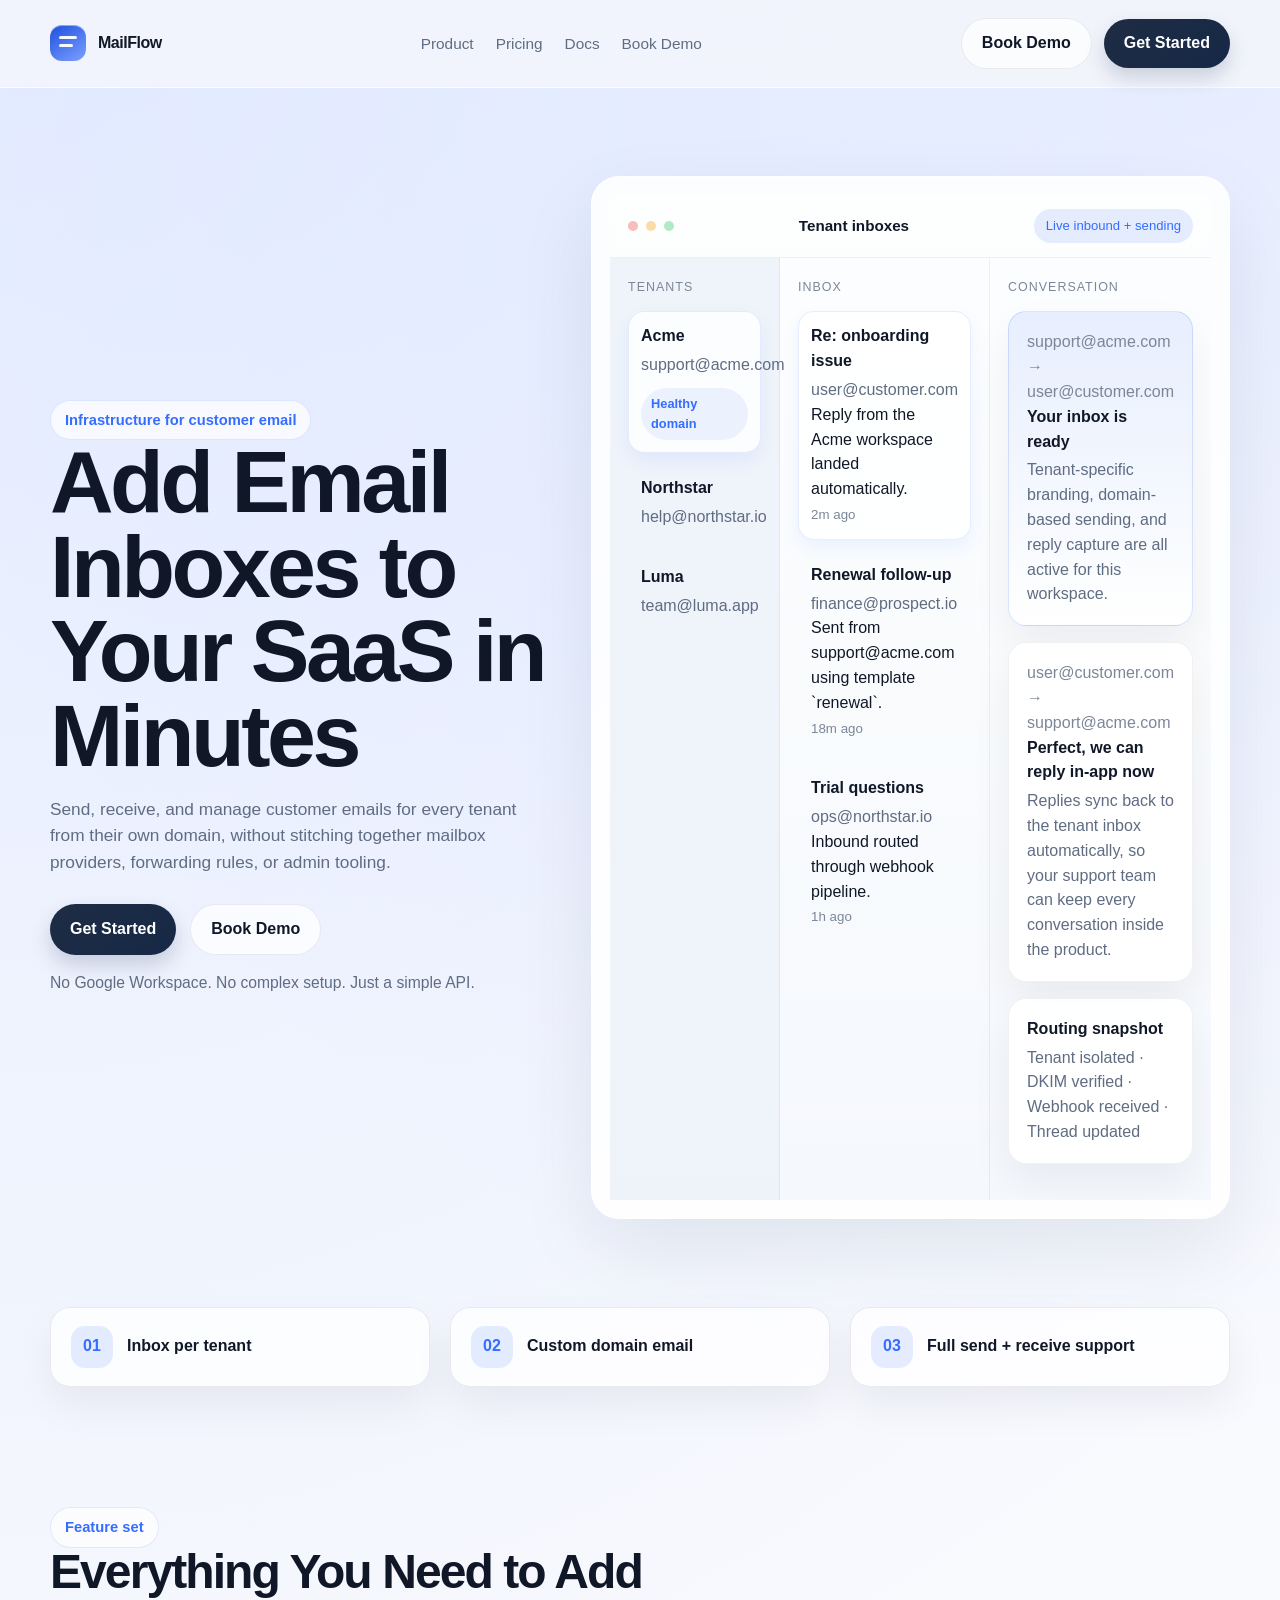
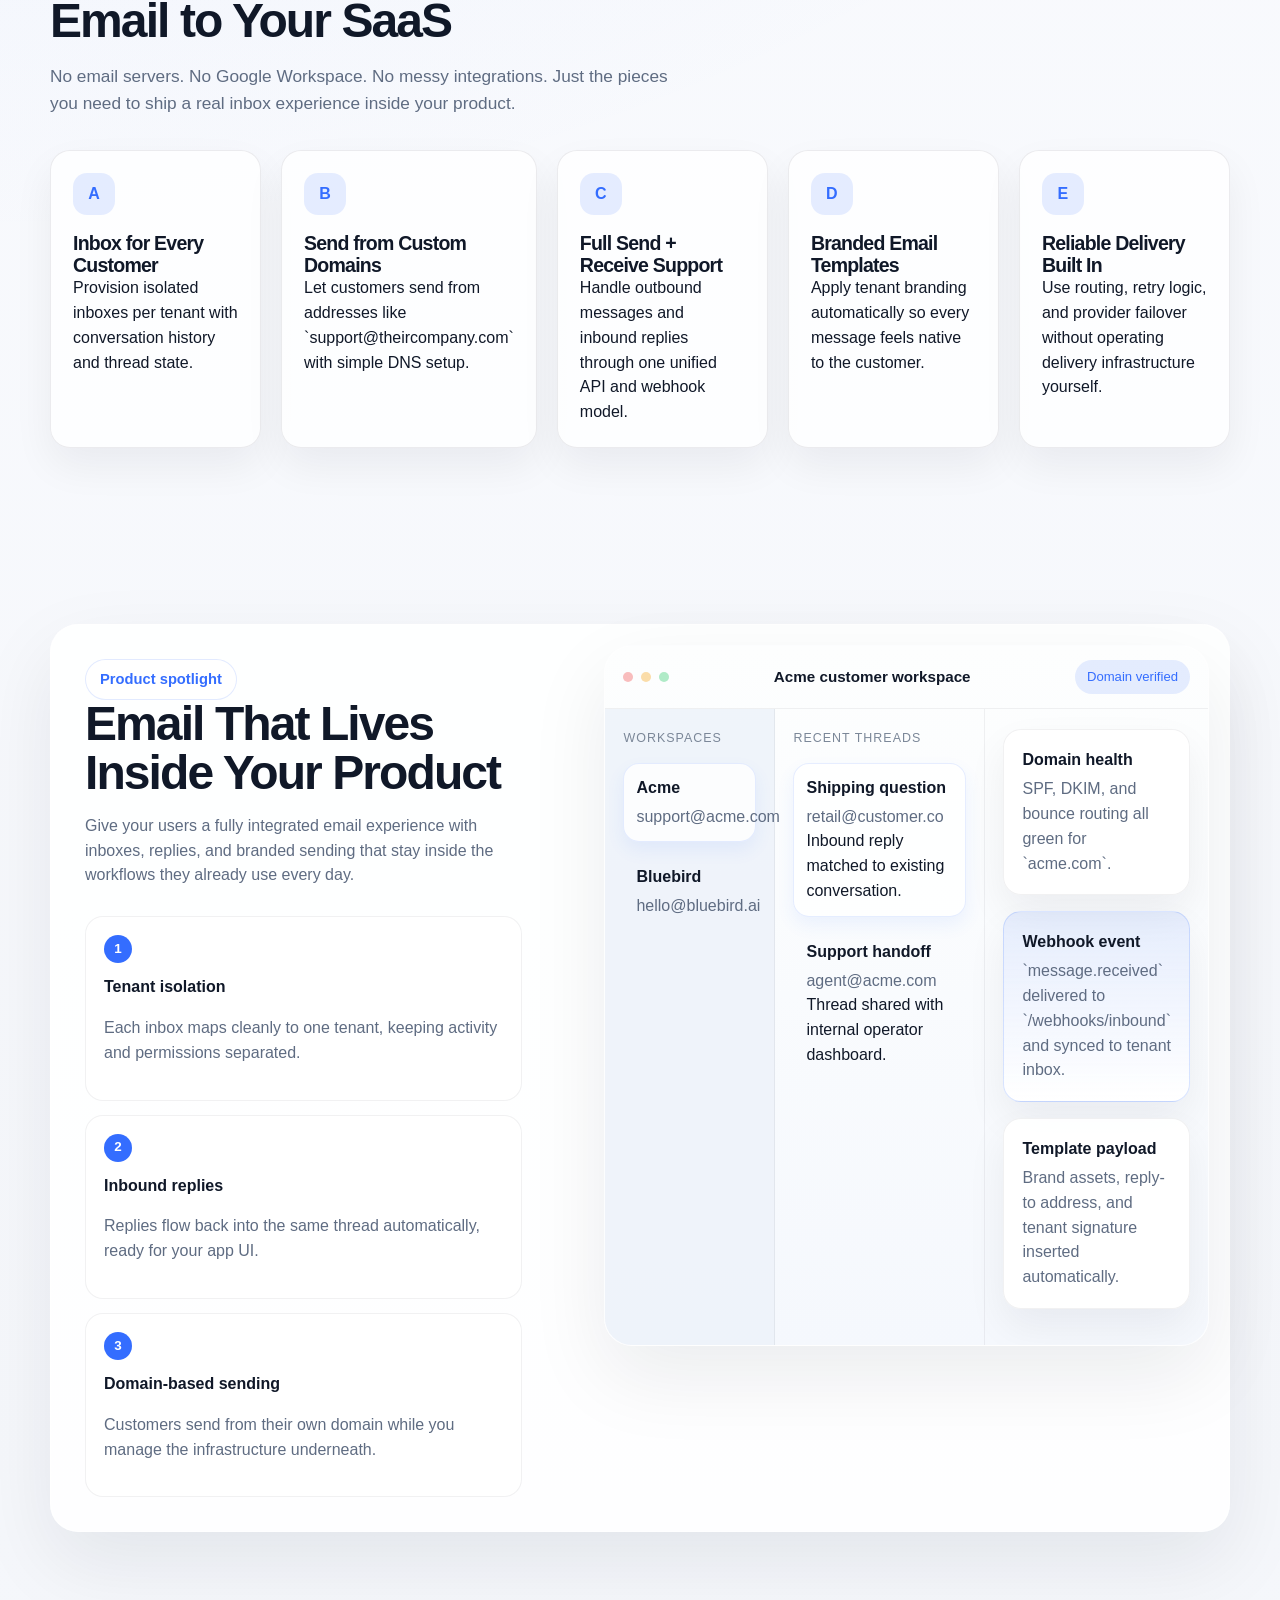
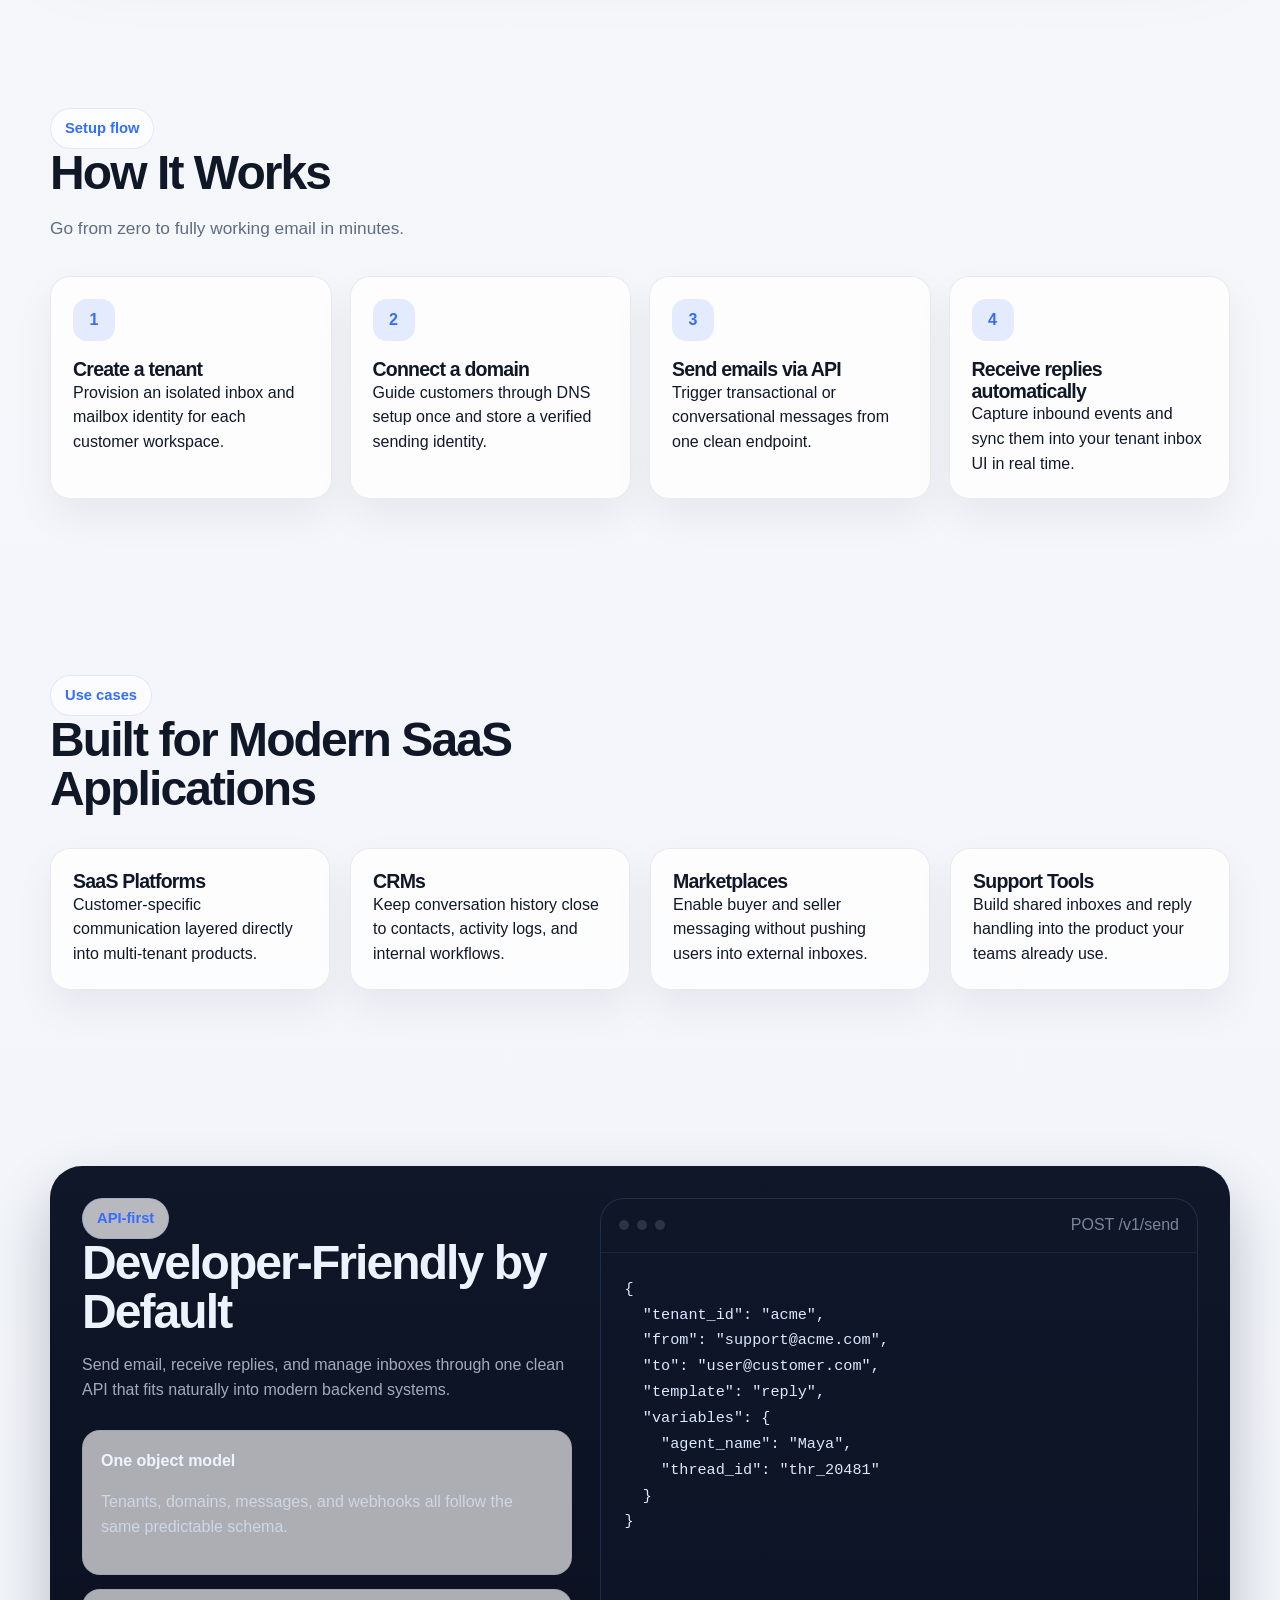
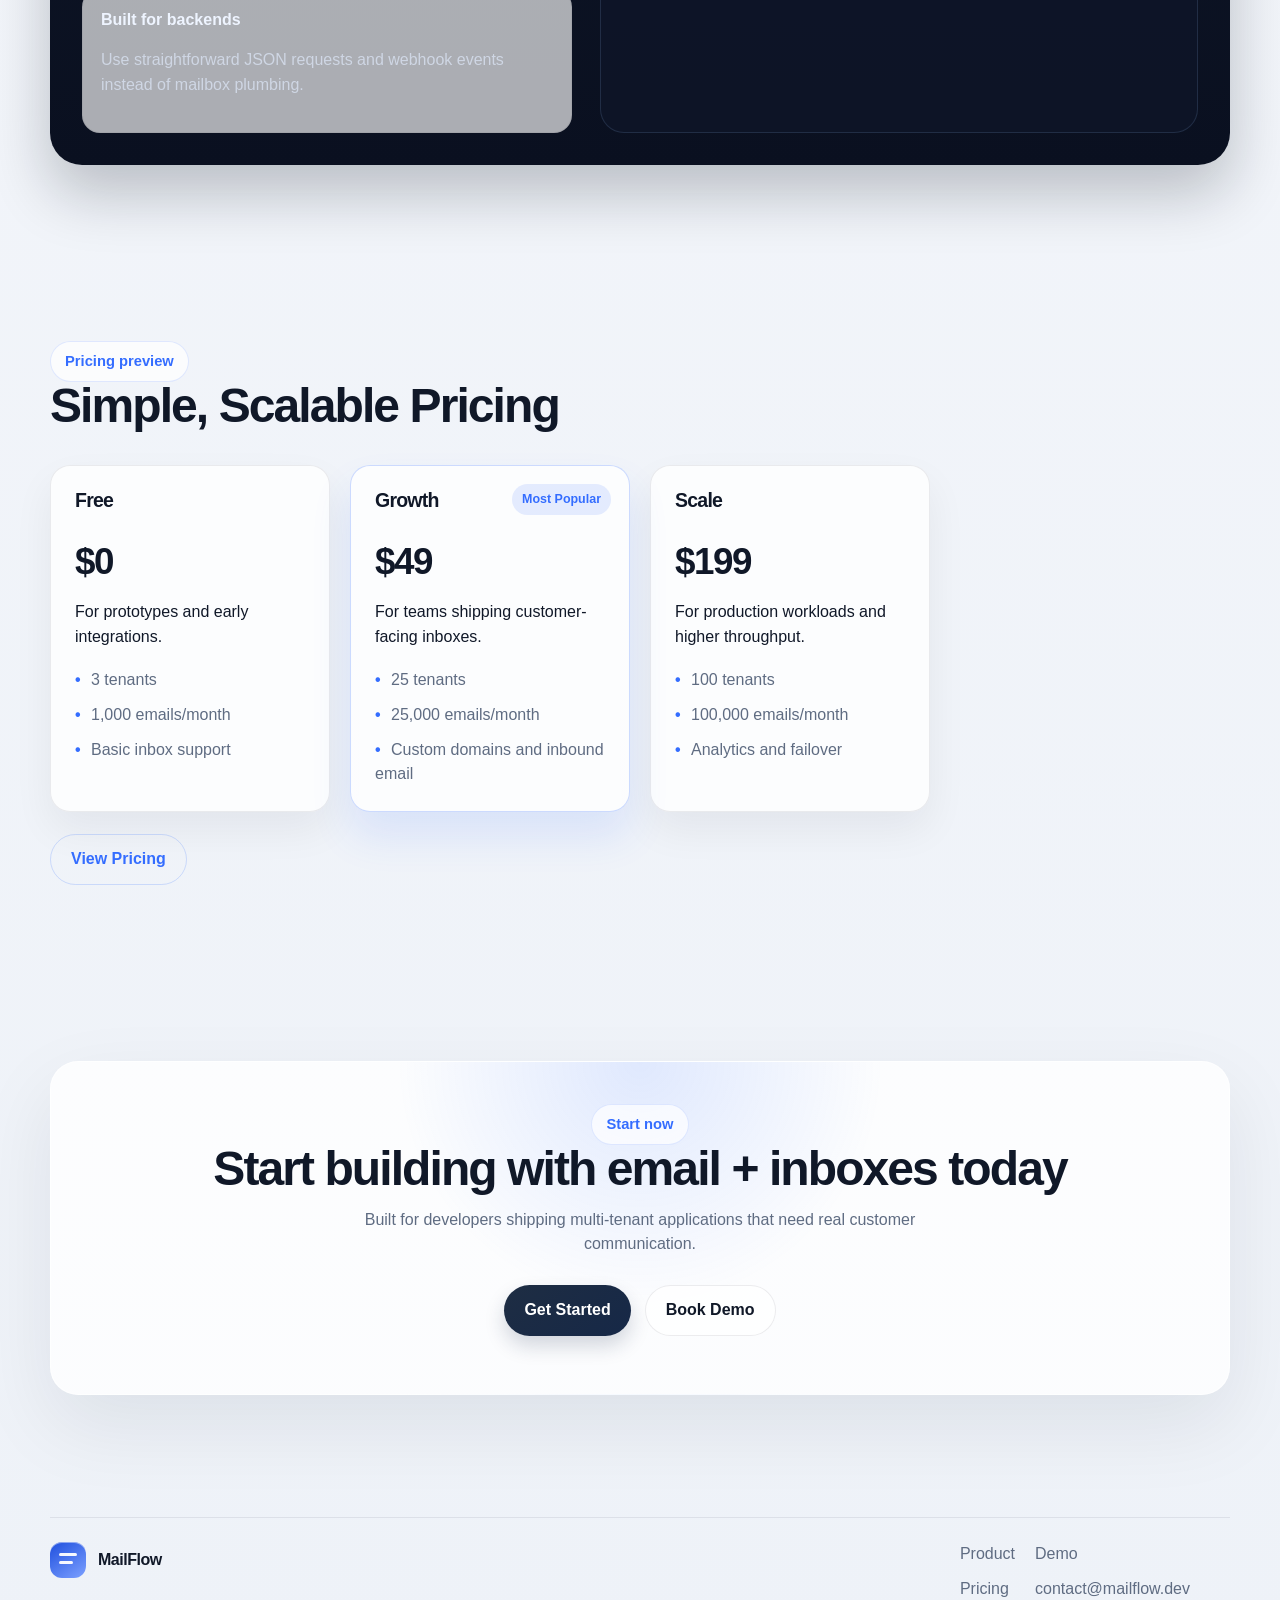
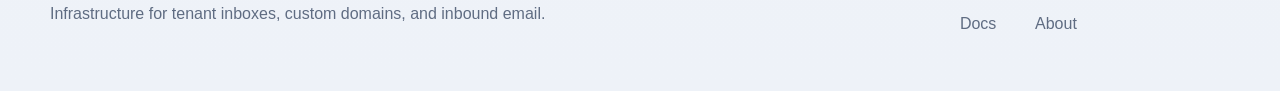
==== index.html @ 2e10832f "Initial marketing site" ====
<!DOCTYPE html>
<html lang="en">
  <head>
    <meta charset="UTF-8" />
    <meta name="viewport" content="width=device-width, initial-scale=1.0" />
    <title>MailFlow | Email Inboxes for Multi-Tenant SaaS</title>
    <meta
      name="description"
      content="Add branded customer inboxes, custom-domain sending, and inbound replies to your SaaS with one developer-friendly API."
    />
    <link rel="stylesheet" href="styles.css" />
  </head>
  <body>
    <div class="page-shell">
      <header class="site-header">
        <div class="container nav">
          <a class="brand" href="index.html">
            <span class="brand-mark" aria-hidden="true"></span>
            <span>MailFlow</span>
          </a>
          <nav class="nav-links" aria-label="Primary">
            <a href="#product">Product</a>
            <a href="pricing.html">Pricing</a>
            <a href="docs.html">Docs</a>
            <a href="demo.html">Book Demo</a>
          </nav>
          <div class="nav-actions">
            <a class="button-secondary" href="demo.html">Book Demo</a>
            <a class="button" href="docs.html">Get Started</a>
          </div>
        </div>
      </header>

      <main>
        <section class="hero">
          <div class="container hero-grid">
            <div class="hero-copy">
              <span class="eyebrow fade-in">Infrastructure for customer email</span>
              <h1 class="fade-in delay-1">Add Email Inboxes to Your SaaS in Minutes</h1>
              <p class="fade-in delay-2">
                Send, receive, and manage customer emails for every tenant from their own domain,
                without stitching together mailbox providers, forwarding rules, or admin tooling.
              </p>
              <div class="hero-actions fade-in delay-2">
                <a class="button" href="docs.html">Get Started</a>
                <a class="button-secondary" href="demo.html">Book Demo</a>
              </div>
              <div class="support-line fade-in delay-3">
                No Google Workspace. No complex setup. Just a simple API.
              </div>
            </div>

            <div class="hero-visual panel fade-in delay-2">
              <div class="mock-window">
                <div class="mock-topbar">
                  <div class="mock-dots" aria-hidden="true">
                    <span></span><span></span><span></span>
                  </div>
                  <strong>Tenant inboxes</strong>
                  <span class="mock-badge">Live inbound + sending</span>
                </div>
                <div class="mock-layout">
                  <div class="mock-sidebar">
                    <div class="mock-section-label">Tenants</div>
                    <div class="tenant-item active">
                      <strong>Acme</strong>
                      <span>support@acme.com</span>
                      <div class="pill">Healthy domain</div>
                    </div>
                    <div class="tenant-item">
                      <strong>Northstar</strong>
                      <span>help@northstar.io</span>
                    </div>
                    <div class="tenant-item">
                      <strong>Luma</strong>
                      <span>team@luma.app</span>
                    </div>
                  </div>
                  <div class="mock-thread-list">
                    <div class="mock-section-label">Inbox</div>
                    <div class="thread-item active">
                      <strong>Re: onboarding issue</strong>
                      <span>user@customer.com</span>
                      <p>Reply from the Acme workspace landed automatically.</p>
                      <small>2m ago</small>
                    </div>
                    <div class="thread-item">
                      <strong>Renewal follow-up</strong>
                      <span>finance@prospect.io</span>
                      <p>Sent from support@acme.com using template `renewal`.</p>
                      <small>18m ago</small>
                    </div>
                    <div class="thread-item">
                      <strong>Trial questions</strong>
                      <span>ops@northstar.io</span>
                      <p>Inbound routed through webhook pipeline.</p>
                      <small>1h ago</small>
                    </div>
                  </div>
                  <div class="mock-thread-view">
                    <div class="mock-section-label">Conversation</div>
                    <div class="message-card highlight">
                      <div class="mail-meta">support@acme.com → user@customer.com</div>
                      <strong>Your inbox is ready</strong>
                      <p>
                        Tenant-specific branding, domain-based sending, and reply capture are all
                        active for this workspace.
                      </p>
                    </div>
                    <div class="message-card">
                      <div class="mail-meta">user@customer.com → support@acme.com</div>
                      <strong>Perfect, we can reply in-app now</strong>
                      <p>
                        Replies sync back to the tenant inbox automatically, so your support team can
                        keep every conversation inside the product.
                      </p>
                    </div>
                    <div class="message-card">
                      <strong>Routing snapshot</strong>
                      <p>Tenant isolated · DKIM verified · Webhook received · Thread updated</p>
                    </div>
                  </div>
                </div>
              </div>
            </div>
          </div>
        </section>

        <section class="value-strip">
          <div class="container">
            <div class="value-grid">
              <div class="value-item">
                <span class="value-icon">01</span>
                <span>Inbox per tenant</span>
              </div>
              <div class="value-item">
                <span class="value-icon">02</span>
                <span>Custom domain email</span>
              </div>
              <div class="value-item">
                <span class="value-icon">03</span>
                <span>Full send + receive support</span>
              </div>
            </div>
          </div>
        </section>

        <section class="section" id="product">
          <div class="container">
            <div class="section-head">
              <span class="eyebrow">Feature set</span>
              <h2>Everything You Need to Add Email to Your SaaS</h2>
              <p class="section-copy">
                No email servers. No Google Workspace. No messy integrations. Just the pieces you
                need to ship a real inbox experience inside your product.
              </p>
            </div>
            <div class="feature-grid">
              <article class="feature-card">
                <div class="feature-icon">A</div>
                <h3>Inbox for Every Customer</h3>
                <p>Provision isolated inboxes per tenant with conversation history and thread state.</p>
              </article>
              <article class="feature-card">
                <div class="feature-icon">B</div>
                <h3>Send from Custom Domains</h3>
                <p>Let customers send from addresses like `support@theircompany.com` with simple DNS setup.</p>
              </article>
              <article class="feature-card">
                <div class="feature-icon">C</div>
                <h3>Full Send + Receive Support</h3>
                <p>Handle outbound messages and inbound replies through one unified API and webhook model.</p>
              </article>
              <article class="feature-card">
                <div class="feature-icon">D</div>
                <h3>Branded Email Templates</h3>
                <p>Apply tenant branding automatically so every message feels native to the customer.</p>
              </article>
              <article class="feature-card">
                <div class="feature-icon">E</div>
                <h3>Reliable Delivery Built In</h3>
                <p>Use routing, retry logic, and provider failover without operating delivery infrastructure yourself.</p>
              </article>
            </div>
          </div>
        </section>

        <section class="section">
          <div class="container spotlight panel">
            <div class="spotlight-copy">
              <span class="eyebrow">Product spotlight</span>
              <h2>Email That Lives Inside Your Product</h2>
              <p>
                Give your users a fully integrated email experience with inboxes, replies, and
                branded sending that stay inside the workflows they already use every day.
              </p>
              <div class="callout-list">
                <div class="callout">
                  <div class="callout-mark">1</div>
                  <strong>Tenant isolation</strong>
                  <p>Each inbox maps cleanly to one tenant, keeping activity and permissions separated.</p>
                </div>
                <div class="callout">
                  <div class="callout-mark">2</div>
                  <strong>Inbound replies</strong>
                  <p>Replies flow back into the same thread automatically, ready for your app UI.</p>
                </div>
                <div class="callout">
                  <div class="callout-mark">3</div>
                  <strong>Domain-based sending</strong>
                  <p>Customers send from their own domain while you manage the infrastructure underneath.</p>
                </div>
              </div>
            </div>
            <div class="spotlight-visual">
              <div class="mock-window panel">
                <div class="mock-topbar">
                  <div class="mock-dots" aria-hidden="true">
                    <span></span><span></span><span></span>
                  </div>
                  <strong>Acme customer workspace</strong>
                  <span class="mock-badge">Domain verified</span>
                </div>
                <div class="mock-layout">
                  <div class="mock-sidebar">
                    <div class="mock-section-label">Workspaces</div>
                    <div class="tenant-item active">
                      <strong>Acme</strong>
                      <span>support@acme.com</span>
                    </div>
                    <div class="tenant-item">
                      <strong>Bluebird</strong>
                      <span>hello@bluebird.ai</span>
                    </div>
                  </div>
                  <div class="mock-thread-list">
                    <div class="mock-section-label">Recent threads</div>
                    <div class="thread-item active">
                      <strong>Shipping question</strong>
                      <span>retail@customer.co</span>
                      <p>Inbound reply matched to existing conversation.</p>
                    </div>
                    <div class="thread-item">
                      <strong>Support handoff</strong>
                      <span>agent@acme.com</span>
                      <p>Thread shared with internal operator dashboard.</p>
                    </div>
                  </div>
                  <div class="mock-thread-view">
                    <div class="message-card">
                      <strong>Domain health</strong>
                      <p>SPF, DKIM, and bounce routing all green for `acme.com`.</p>
                    </div>
                    <div class="message-card highlight">
                      <strong>Webhook event</strong>
                      <p>`message.received` delivered to `/webhooks/inbound` and synced to tenant inbox.</p>
                    </div>
                    <div class="message-card">
                      <strong>Template payload</strong>
                      <p>Brand assets, reply-to address, and tenant signature inserted automatically.</p>
                    </div>
                  </div>
                </div>
              </div>
            </div>
          </div>
        </section>

        <section class="section">
          <div class="container">
            <div class="section-head">
              <span class="eyebrow">Setup flow</span>
              <h2>How It Works</h2>
              <p class="section-copy">Go from zero to fully working email in minutes.</p>
            </div>
            <div class="steps">
              <article class="step">
                <div class="step-number">1</div>
                <h3>Create a tenant</h3>
                <p>Provision an isolated inbox and mailbox identity for each customer workspace.</p>
              </article>
              <article class="step">
                <div class="step-number">2</div>
                <h3>Connect a domain</h3>
                <p>Guide customers through DNS setup once and store a verified sending identity.</p>
              </article>
              <article class="step">
                <div class="step-number">3</div>
                <h3>Send emails via API</h3>
                <p>Trigger transactional or conversational messages from one clean endpoint.</p>
              </article>
              <article class="step">
                <div class="step-number">4</div>
                <h3>Receive replies automatically</h3>
                <p>Capture inbound events and sync them into your tenant inbox UI in real time.</p>
              </article>
            </div>
          </div>
        </section>

        <section class="section">
          <div class="container">
            <div class="section-head">
              <span class="eyebrow">Use cases</span>
              <h2>Built for Modern SaaS Applications</h2>
            </div>
            <div class="use-case-grid">
              <article class="use-case">
                <h3>SaaS Platforms</h3>
                <p>Customer-specific communication layered directly into multi-tenant products.</p>
              </article>
              <article class="use-case">
                <h3>CRMs</h3>
                <p>Keep conversation history close to contacts, activity logs, and internal workflows.</p>
              </article>
              <article class="use-case">
                <h3>Marketplaces</h3>
                <p>Enable buyer and seller messaging without pushing users into external inboxes.</p>
              </article>
              <article class="use-case">
                <h3>Support Tools</h3>
                <p>Build shared inboxes and reply handling into the product your teams already use.</p>
              </article>
            </div>
          </div>
        </section>

        <section class="code-section">
          <div class="container">
            <div class="code-wrap">
              <div>
                <span class="eyebrow">API-first</span>
                <h2>Developer-Friendly by Default</h2>
                <p>
                  Send email, receive replies, and manage inboxes through one clean API that fits
                  naturally into modern backend systems.
                </p>
                <div class="callout-list">
                  <div class="callout">
                    <strong>One object model</strong>
                    <p>Tenants, domains, messages, and webhooks all follow the same predictable schema.</p>
                  </div>
                  <div class="callout">
                    <strong>Built for backends</strong>
                    <p>Use straightforward JSON requests and webhook events instead of mailbox plumbing.</p>
                  </div>
                </div>
              </div>
              <div class="code-panel">
                <div class="code-header">
                  <div class="mock-dots" aria-hidden="true">
                    <span></span><span></span><span></span>
                  </div>
                  <span>POST /v1/send</span>
                </div>
                <pre><code>{
  "tenant_id": "acme",
  "from": "support@acme.com",
  "to": "user@customer.com",
  "template": "reply",
  "variables": {
    "agent_name": "Maya",
    "thread_id": "thr_20481"
  }
}</code></pre>
              </div>
            </div>
          </div>
        </section>

        <section class="section">
          <div class="container">
            <div class="section-head">
              <span class="eyebrow">Pricing preview</span>
              <h2>Simple, Scalable Pricing</h2>
            </div>
            <div class="pricing-preview-grid">
              <article class="pricing-card">
                <h3>Free</h3>
                <span class="plan-price">$0</span>
                <p>For prototypes and early integrations.</p>
                <ul class="check-list">
                  <li>3 tenants</li>
                  <li>1,000 emails/month</li>
                  <li>Basic inbox support</li>
                </ul>
              </article>
              <article class="pricing-card highlight">
                <h3>Growth</h3>
                <span class="plan-price">$49</span>
                <p>For teams shipping customer-facing inboxes.</p>
                <ul class="check-list">
                  <li>25 tenants</li>
                  <li>25,000 emails/month</li>
                  <li>Custom domains and inbound email</li>
                </ul>
              </article>
              <article class="pricing-card">
                <h3>Scale</h3>
                <span class="plan-price">$199</span>
                <p>For production workloads and higher throughput.</p>
                <ul class="check-list">
                  <li>100 tenants</li>
                  <li>100,000 emails/month</li>
                  <li>Analytics and failover</li>
                </ul>
              </article>
            </div>
            <div style="margin-top: 22px;">
              <a class="button-ghost" href="pricing.html">View Pricing</a>
            </div>
          </div>
        </section>

        <section class="section">
          <div class="container">
            <div class="cta-panel panel">
              <span class="eyebrow">Start now</span>
              <h2>Start building with email + inboxes today</h2>
              <p>Built for developers shipping multi-tenant applications that need real customer communication.</p>
              <div class="hero-actions" style="justify-content: center;">
                <a class="button" href="docs.html">Get Started</a>
                <a class="button-secondary" href="demo.html">Book Demo</a>
              </div>
            </div>
          </div>
        </section>
      </main>

      <footer class="site-footer">
        <div class="container footer-wrap">
          <div>
            <a class="brand" href="index.html">
              <span class="brand-mark" aria-hidden="true"></span>
              <span>MailFlow</span>
            </a>
            <p class="footer-note">Infrastructure for tenant inboxes, custom domains, and inbound email.</p>
          </div>
          <div class="footer-columns">
            <div class="footer-links">
              <a href="index.html#product">Product</a>
              <a href="pricing.html">Pricing</a>
              <a href="docs.html">Docs</a>
            </div>
            <div class="footer-links">
              <a href="demo.html">Demo</a>
              <a href="mailto:contact@mailflow.dev">contact@mailflow.dev</a>
              <a href="index.html">About</a>
            </div>
          </div>
        </div>
      </footer>
    </div>
  </body>
</html>
---- styles.css ----
:root {
  --bg: #f5f7fb;
  --surface: rgba(255, 255, 255, 0.88);
  --surface-strong: #ffffff;
  --surface-dark: #0d1526;
  --text: #101828;
  --muted: #5f6c82;
  --border: rgba(16, 24, 40, 0.08);
  --border-strong: rgba(63, 95, 166, 0.18);
  --accent: #346dff;
  --accent-soft: rgba(52, 109, 255, 0.12);
  --shadow: 0 30px 80px rgba(15, 23, 42, 0.08);
  --shadow-soft: 0 18px 40px rgba(15, 23, 42, 0.06);
  --radius-lg: 28px;
  --radius-md: 20px;
  --radius-sm: 14px;
  --container: 1180px;
}

* {
  box-sizing: border-box;
}

html {
  scroll-behavior: smooth;
}

body {
  margin: 0;
  font-family: "Segoe UI", "Helvetica Neue", Arial, sans-serif;
  color: var(--text);
  background:
    radial-gradient(circle at top left, rgba(52, 109, 255, 0.12), transparent 28%),
    radial-gradient(circle at top right, rgba(90, 131, 255, 0.08), transparent 22%),
    linear-gradient(180deg, #fbfcff 0%, var(--bg) 48%, #eef2f8 100%);
  line-height: 1.55;
}

a {
  color: inherit;
  text-decoration: none;
}

img {
  max-width: 100%;
  display: block;
}

.page-shell {
  min-height: 100vh;
}

.container {
  width: min(var(--container), calc(100% - 40px));
  margin: 0 auto;
}

.site-header {
  position: sticky;
  top: 0;
  z-index: 20;
  backdrop-filter: blur(16px);
  background: rgba(245, 247, 251, 0.78);
  border-bottom: 1px solid rgba(255, 255, 255, 0.7);
}

.nav {
  display: flex;
  align-items: center;
  justify-content: space-between;
  gap: 24px;
  padding: 18px 0;
}

.brand {
  display: inline-flex;
  align-items: center;
  gap: 12px;
  font-weight: 700;
  letter-spacing: -0.03em;
}

.brand-mark {
  width: 36px;
  height: 36px;
  border-radius: 12px;
  background: linear-gradient(145deg, #1f4fde, #7ca0ff);
  position: relative;
  box-shadow: inset 0 1px 0 rgba(255, 255, 255, 0.45);
}

.brand-mark::before,
.brand-mark::after {
  content: "";
  position: absolute;
  background: rgba(255, 255, 255, 0.95);
  border-radius: 999px;
}

.brand-mark::before {
  width: 18px;
  height: 3px;
  left: 9px;
  top: 11px;
}

.brand-mark::after {
  width: 14px;
  height: 3px;
  left: 9px;
  top: 19px;
}

.nav-links {
  display: flex;
  align-items: center;
  gap: 22px;
  color: var(--muted);
  font-size: 0.96rem;
}

.nav-links a:hover,
.footer-links a:hover,
.sidebar a:hover {
  color: var(--text);
}

.nav-actions {
  display: flex;
  align-items: center;
  gap: 12px;
}

.button,
.button-secondary,
.button-ghost {
  display: inline-flex;
  align-items: center;
  justify-content: center;
  gap: 8px;
  border-radius: 999px;
  padding: 12px 20px;
  border: none;
  font-weight: 600;
  font-family: inherit;
  font-size: 1rem;
  cursor: pointer;
  transition: transform 180ms ease, box-shadow 180ms ease, border-color 180ms ease, background 180ms ease;
}

.button {
  color: #ffffff;
  background: linear-gradient(145deg, #1e2d43, #162847);
  box-shadow: 0 10px 20px rgba(22, 40, 71, 0.18);
}

.button-secondary {
  color: var(--text);
  background: rgba(255, 255, 255, 0.74);
  border: 1px solid var(--border);
}

.button-ghost {
  color: var(--accent);
  background: transparent;
  border: 1px solid rgba(52, 109, 255, 0.2);
}

.button:hover,
.button-secondary:hover,
.button-ghost:hover,
.card:hover,
.step:hover,
.mini-plan:hover,
.docs-card:hover,
.demo-card:hover,
.pricing-card:hover {
  transform: translateY(-2px);
}

.hero,
.section,
.page-hero {
  padding: 88px 0;
}

.hero-grid,
.page-hero-grid {
  display: grid;
  grid-template-columns: 1.05fr 0.95fr;
  gap: 44px;
  align-items: center;
}

.eyebrow {
  display: inline-flex;
  align-items: center;
  gap: 8px;
  padding: 8px 14px;
  border-radius: 999px;
  background: rgba(255, 255, 255, 0.7);
  border: 1px solid rgba(52, 109, 255, 0.14);
  color: var(--accent);
  font-size: 0.92rem;
  font-weight: 600;
}

h1,
h2,
h3 {
  margin: 0;
  letter-spacing: -0.04em;
}

h1 {
  font-size: clamp(3rem, 7vw, 5.5rem);
  line-height: 0.96;
}

h2 {
  font-size: clamp(2rem, 4vw, 3rem);
  line-height: 1.02;
}

h3 {
  font-size: 1.22rem;
  line-height: 1.1;
}

.lede,
.section-copy,
.hero-copy p,
.page-hero-copy p {
  color: var(--muted);
  font-size: 1.08rem;
  max-width: 640px;
}

.hero-actions,
.page-hero-actions {
  display: flex;
  flex-wrap: wrap;
  gap: 14px;
  margin: 28px 0 16px;
}

.support-line {
  color: var(--muted);
  font-size: 0.98rem;
}

.panel {
  background: var(--surface);
  border: 1px solid rgba(255, 255, 255, 0.7);
  box-shadow: var(--shadow);
  border-radius: var(--radius-lg);
}

.hero-visual {
  padding: 18px;
}

.mock-window {
  overflow: hidden;
  background: linear-gradient(180deg, #fdfefe 0%, #f5f8fd 100%);
}

.mock-topbar {
  display: flex;
  align-items: center;
  justify-content: space-between;
  padding: 14px 18px;
  border-bottom: 1px solid rgba(16, 24, 40, 0.06);
}

.mock-dots {
  display: flex;
  gap: 8px;
}

.mock-dots span {
  width: 10px;
  height: 10px;
  border-radius: 50%;
  background: rgba(95, 108, 130, 0.24);
}

.mock-dots span:first-child {
  background: rgba(239, 68, 68, 0.35);
}

.mock-dots span:nth-child(2) {
  background: rgba(245, 158, 11, 0.35);
}

.mock-dots span:nth-child(3) {
  background: rgba(34, 197, 94, 0.35);
}

.mock-topbar strong {
  font-size: 0.95rem;
}

.mock-badge {
  padding: 7px 12px;
  border-radius: 999px;
  font-size: 0.82rem;
  color: var(--accent);
  background: var(--accent-soft);
}

.mock-layout {
  display: grid;
  grid-template-columns: 170px 210px 1fr;
  min-height: 430px;
}

.mock-sidebar,
.mock-thread-list,
.mock-thread-view {
  padding: 20px 18px;
}

.mock-sidebar {
  background: rgba(238, 243, 250, 0.85);
  border-right: 1px solid rgba(16, 24, 40, 0.06);
}

.mock-thread-list {
  border-right: 1px solid rgba(16, 24, 40, 0.06);
}

.mock-section-label {
  font-size: 0.78rem;
  text-transform: uppercase;
  letter-spacing: 0.08em;
  color: #7b8798;
  margin-bottom: 14px;
}

.tenant-item,
.thread-item {
  border: 1px solid transparent;
  border-radius: 16px;
  padding: 12px;
  margin-bottom: 10px;
}

.tenant-item.active,
.thread-item.active {
  background: rgba(255, 255, 255, 0.8);
  border-color: rgba(52, 109, 255, 0.12);
  box-shadow: 0 8px 18px rgba(52, 109, 255, 0.08);
}

.tenant-item strong,
.thread-item strong,
.message-card strong,
.callout strong,
.stat strong,
.faq-item strong {
  display: block;
  margin-bottom: 4px;
}

.tenant-item span,
.thread-item span,
.message-card p,
.callout p,
.stat p,
.footer-note,
.faq-item p,
.form-note,
.table-row span:last-child,
.docs-copy p {
  color: var(--muted);
}

.pill {
  display: inline-flex;
  align-items: center;
  gap: 6px;
  margin-top: 10px;
  padding: 6px 10px;
  border-radius: 999px;
  background: rgba(52, 109, 255, 0.08);
  color: var(--accent);
  font-size: 0.8rem;
  font-weight: 600;
}

.thread-item small,
.mail-meta,
.stat-label,
.code-header span,
.table-row span,
.sidebar small {
  color: #7b8798;
}

.thread-item p,
.message-card p,
.step p,
.mini-plan p,
.feature-card p,
.use-case p,
.pricing-card p,
.docs-card p,
.demo-card p,
.faq-item p,
.footer-columns p {
  margin: 0;
}

.message-card {
  background: rgba(255, 255, 255, 0.92);
  border: 1px solid rgba(16, 24, 40, 0.06);
  border-radius: 18px;
  padding: 18px;
  margin-bottom: 16px;
  box-shadow: var(--shadow-soft);
}

.message-card.highlight {
  background: linear-gradient(180deg, rgba(52, 109, 255, 0.1), rgba(255, 255, 255, 0.96));
  border-color: rgba(52, 109, 255, 0.18);
}

.value-strip {
  padding: 0 0 32px;
}

.value-grid,
.feature-grid,
.use-case-grid,
.pricing-preview-grid,
.pricing-grid,
.docs-grid,
.demo-grid,
.faq-grid,
.footer-columns {
  display: grid;
  gap: 20px;
}

.value-grid {
  grid-template-columns: repeat(3, 1fr);
}

.value-item,
.feature-card,
.use-case,
.pricing-card,
.docs-card,
.demo-card,
.faq-item,
.mini-plan,
.step,
.table-card {
  background: rgba(255, 255, 255, 0.78);
  border: 1px solid var(--border);
  border-radius: var(--radius-md);
  box-shadow: var(--shadow-soft);
}

.value-item {
  display: flex;
  align-items: center;
  gap: 14px;
  padding: 18px 20px;
  font-weight: 600;
}

.value-icon,
.feature-icon,
.step-number,
.docs-icon,
.demo-icon {
  width: 42px;
  height: 42px;
  display: inline-flex;
  align-items: center;
  justify-content: center;
  border-radius: 14px;
  background: rgba(52, 109, 255, 0.12);
  color: var(--accent);
  font-weight: 700;
}

.section-head {
  max-width: 700px;
  margin-bottom: 34px;
}

.feature-grid {
  grid-template-columns: repeat(5, 1fr);
}

.feature-card,
.use-case,
.docs-card,
.demo-card,
.faq-item {
  padding: 22px;
}

.feature-card {
  min-height: 220px;
}

.feature-icon,
.docs-icon,
.demo-icon {
  margin-bottom: 18px;
}

.spotlight {
  display: grid;
  grid-template-columns: 1.05fr 0.95fr;
  gap: 28px;
  align-items: stretch;
}

.spotlight-copy {
  padding: 34px;
}

.spotlight-copy p {
  color: var(--muted);
}

.callout-list {
  display: grid;
  gap: 14px;
  margin-top: 28px;
}

.callout {
  padding: 18px;
  border-radius: 18px;
  background: rgba(255, 255, 255, 0.66);
  border: 1px solid rgba(16, 24, 40, 0.06);
}

.callout-mark {
  width: 28px;
  height: 28px;
  display: inline-flex;
  align-items: center;
  justify-content: center;
  border-radius: 50%;
  background: var(--accent);
  color: #fff;
  font-size: 0.84rem;
  font-weight: 700;
  margin-bottom: 12px;
}

.spotlight-visual {
  padding: 20px;
}

.spotlight-visual .mock-layout {
  min-height: 500px;
}

.steps {
  display: grid;
  grid-template-columns: repeat(4, 1fr);
  gap: 18px;
}

.step,
.mini-plan {
  padding: 22px;
}

.step-number {
  margin-bottom: 18px;
}

.use-case-grid,
.pricing-preview-grid,
.pricing-grid {
  grid-template-columns: repeat(4, 1fr);
}

.code-section {
  padding: 88px 0;
}

.code-wrap {
  display: grid;
  grid-template-columns: 0.9fr 1.1fr;
  gap: 28px;
  padding: 32px;
  background: linear-gradient(180deg, #0f1728 0%, #0a1020 100%);
  border-radius: 32px;
  color: #eef4ff;
  box-shadow: 0 28px 60px rgba(7, 15, 30, 0.24);
}

.code-wrap p {
  color: rgba(221, 230, 247, 0.72);
}

.code-panel {
  background: rgba(15, 23, 42, 0.68);
  border: 1px solid rgba(147, 197, 253, 0.14);
  border-radius: 24px;
  overflow: hidden;
}

.code-header {
  display: flex;
  align-items: center;
  justify-content: space-between;
  padding: 14px 18px;
  border-bottom: 1px solid rgba(255, 255, 255, 0.06);
}

.code-header .mock-dots span {
  background: rgba(221, 230, 247, 0.14);
}

pre {
  margin: 0;
  padding: 24px;
  overflow-x: auto;
  font-size: 0.95rem;
  line-height: 1.7;
  color: #dbe8ff;
}

.pricing-card {
  padding: 24px;
}

.pricing-card.highlight {
  border-color: rgba(52, 109, 255, 0.24);
  box-shadow: 0 24px 40px rgba(52, 109, 255, 0.12);
  position: relative;
}

.pricing-card.highlight::before {
  content: "Most Popular";
  position: absolute;
  top: 18px;
  right: 18px;
  padding: 6px 10px;
  border-radius: 999px;
  background: rgba(52, 109, 255, 0.12);
  color: var(--accent);
  font-size: 0.78rem;
  font-weight: 700;
}

.plan-price {
  display: block;
  margin: 22px 0 10px;
  font-size: 2.3rem;
  font-weight: 700;
  letter-spacing: -0.04em;
}

.check-list {
  list-style: none;
  padding: 0;
  margin: 18px 0 0;
  display: grid;
  gap: 10px;
  color: var(--muted);
}

.check-list li::before {
  content: "•";
  color: var(--accent);
  font-weight: 700;
  display: inline-block;
  width: 16px;
}

.cta-panel {
  padding: 42px;
  text-align: center;
  background:
    radial-gradient(circle at top center, rgba(52, 109, 255, 0.14), transparent 36%),
    rgba(255, 255, 255, 0.78);
}

.cta-panel p {
  color: var(--muted);
  max-width: 580px;
  margin: 14px auto 0;
}

.site-footer {
  padding: 34px 0 48px;
}

.footer-wrap {
  display: flex;
  justify-content: space-between;
  gap: 24px;
  padding-top: 24px;
  border-top: 1px solid rgba(16, 24, 40, 0.08);
}

.footer-columns {
  grid-template-columns: repeat(4, auto);
  align-items: start;
}

.footer-links {
  display: grid;
  gap: 10px;
  color: var(--muted);
}

.page-hero {
  padding-bottom: 56px;
}

.page-hero-grid.compact {
  grid-template-columns: 1.1fr 0.9fr;
}

.stat-grid,
.table-grid {
  display: grid;
  grid-template-columns: repeat(2, 1fr);
  gap: 18px;
}

.stat {
  padding: 22px;
}

.stat strong {
  display: block;
  font-size: 2rem;
  margin-bottom: 6px;
  letter-spacing: -0.04em;
}

.pricing-grid {
  grid-template-columns: repeat(3, 1fr);
}

.enterprise-row {
  margin-top: 22px;
  padding: 26px;
}

.table-card {
  padding: 26px;
}

.table-row {
  display: flex;
  justify-content: space-between;
  gap: 24px;
  padding: 14px 0;
  border-bottom: 1px solid rgba(16, 24, 40, 0.06);
}

.table-row:last-child {
  border-bottom: none;
}

.faq-grid {
  grid-template-columns: repeat(2, 1fr);
}

.docs-grid {
  grid-template-columns: 280px 1fr;
}

.sidebar {
  position: sticky;
  top: 92px;
  align-self: start;
  padding: 24px;
}

.sidebar nav {
  display: grid;
  gap: 10px;
  margin-top: 16px;
}

.sidebar a {
  padding: 10px 12px;
  border-radius: 12px;
  color: var(--muted);
}

.sidebar a.active {
  background: rgba(52, 109, 255, 0.1);
  color: var(--accent);
  font-weight: 600;
}

.docs-content {
  display: grid;
  gap: 22px;
}

.docs-card pre {
  padding: 18px 0 0;
  color: var(--text);
}

.docs-card code,
pre code {
  font-family: Consolas, "SFMono-Regular", monospace;
}

.docs-snippet {
  background: rgba(12, 20, 36, 0.96);
  border-radius: 20px;
  overflow: hidden;
}

.docs-snippet pre {
  color: #dbe8ff;
}

.mini-plan-grid {
  display: grid;
  grid-template-columns: repeat(3, 1fr);
  gap: 18px;
}

.demo-grid {
  grid-template-columns: 0.85fr 1.15fr;
}

.form-card,
.contact-card {
  padding: 28px;
}

.form-grid {
  display: grid;
  gap: 16px;
}

label {
  display: grid;
  gap: 8px;
  color: var(--text);
  font-weight: 600;
}

input,
textarea {
  width: 100%;
  border: 1px solid rgba(16, 24, 40, 0.12);
  border-radius: 16px;
  padding: 14px 16px;
  background: rgba(255, 255, 255, 0.9);
  color: var(--text);
  font: inherit;
}

textarea {
  min-height: 130px;
  resize: vertical;
}

input:focus,
textarea:focus {
  outline: 2px solid rgba(52, 109, 255, 0.24);
  border-color: rgba(52, 109, 255, 0.24);
}

.contact-stack {
  display: grid;
  gap: 18px;
}

.contact-line {
  display: flex;
  justify-content: space-between;
  gap: 20px;
  padding: 16px 0;
  border-bottom: 1px solid rgba(16, 24, 40, 0.06);
}

.contact-line:last-child {
  border-bottom: none;
}

.fade-in {
  opacity: 0;
  transform: translateY(18px);
  animation: rise 640ms ease forwards;
}

.fade-in.delay-1 {
  animation-delay: 120ms;
}

.fade-in.delay-2 {
  animation-delay: 240ms;
}

.fade-in.delay-3 {
  animation-delay: 360ms;
}

@keyframes rise {
  to {
    opacity: 1;
    transform: translateY(0);
  }
}

@media (max-width: 1100px) {
  .hero-grid,
  .page-hero-grid,
  .spotlight,
  .code-wrap,
  .demo-grid {
    grid-template-columns: 1fr;
  }

  .feature-grid {
    grid-template-columns: repeat(2, 1fr);
  }

  .steps,
  .use-case-grid,
  .pricing-preview-grid,
  .pricing-grid,
  .mini-plan-grid {
    grid-template-columns: repeat(2, 1fr);
  }

  .docs-grid {
    grid-template-columns: 1fr;
  }

  .sidebar {
    position: static;
  }
}

@media (max-width: 760px) {
  .container {
    width: min(var(--container), calc(100% - 28px));
  }

  .nav {
    flex-wrap: wrap;
  }

  .nav-links,
  .nav-actions {
    width: 100%;
    justify-content: space-between;
  }

  .hero,
  .section,
  .page-hero,
  .code-section {
    padding: 68px 0;
  }

  h1 {
    font-size: clamp(2.5rem, 14vw, 4rem);
  }

  .mock-layout {
    grid-template-columns: 1fr;
  }

  .mock-sidebar,
  .mock-thread-list {
    border-right: none;
    border-bottom: 1px solid rgba(16, 24, 40, 0.06);
  }

  .value-grid,
  .feature-grid,
  .steps,
  .use-case-grid,
  .pricing-preview-grid,
  .pricing-grid,
  .faq-grid,
  .footer-columns,
  .stat-grid,
  .table-grid,
  .mini-plan-grid {
    grid-template-columns: 1fr;
  }

  .footer-wrap,
  .contact-line {
    flex-direction: column;
  }

  .cta-panel,
  .code-wrap,
  .spotlight-copy,
  .form-card,
  .contact-card {
    padding: 24px;
  }
}
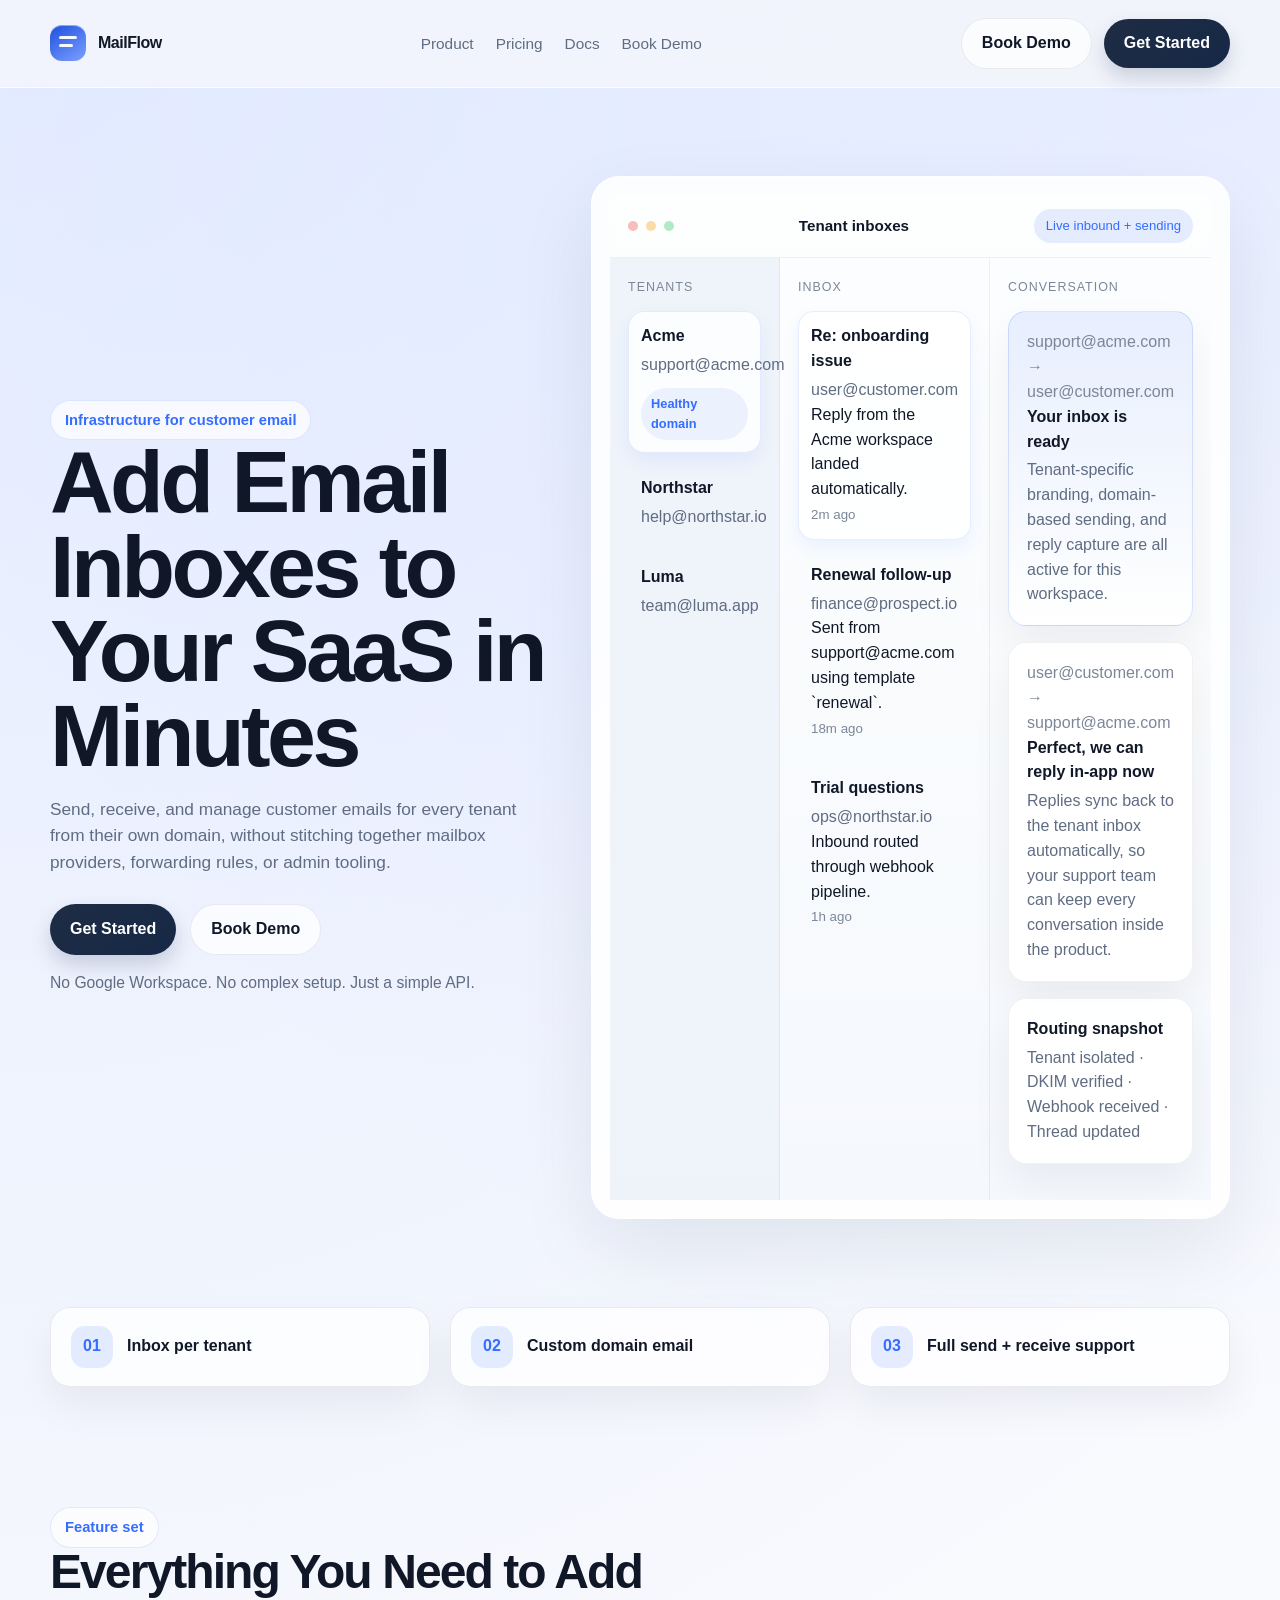
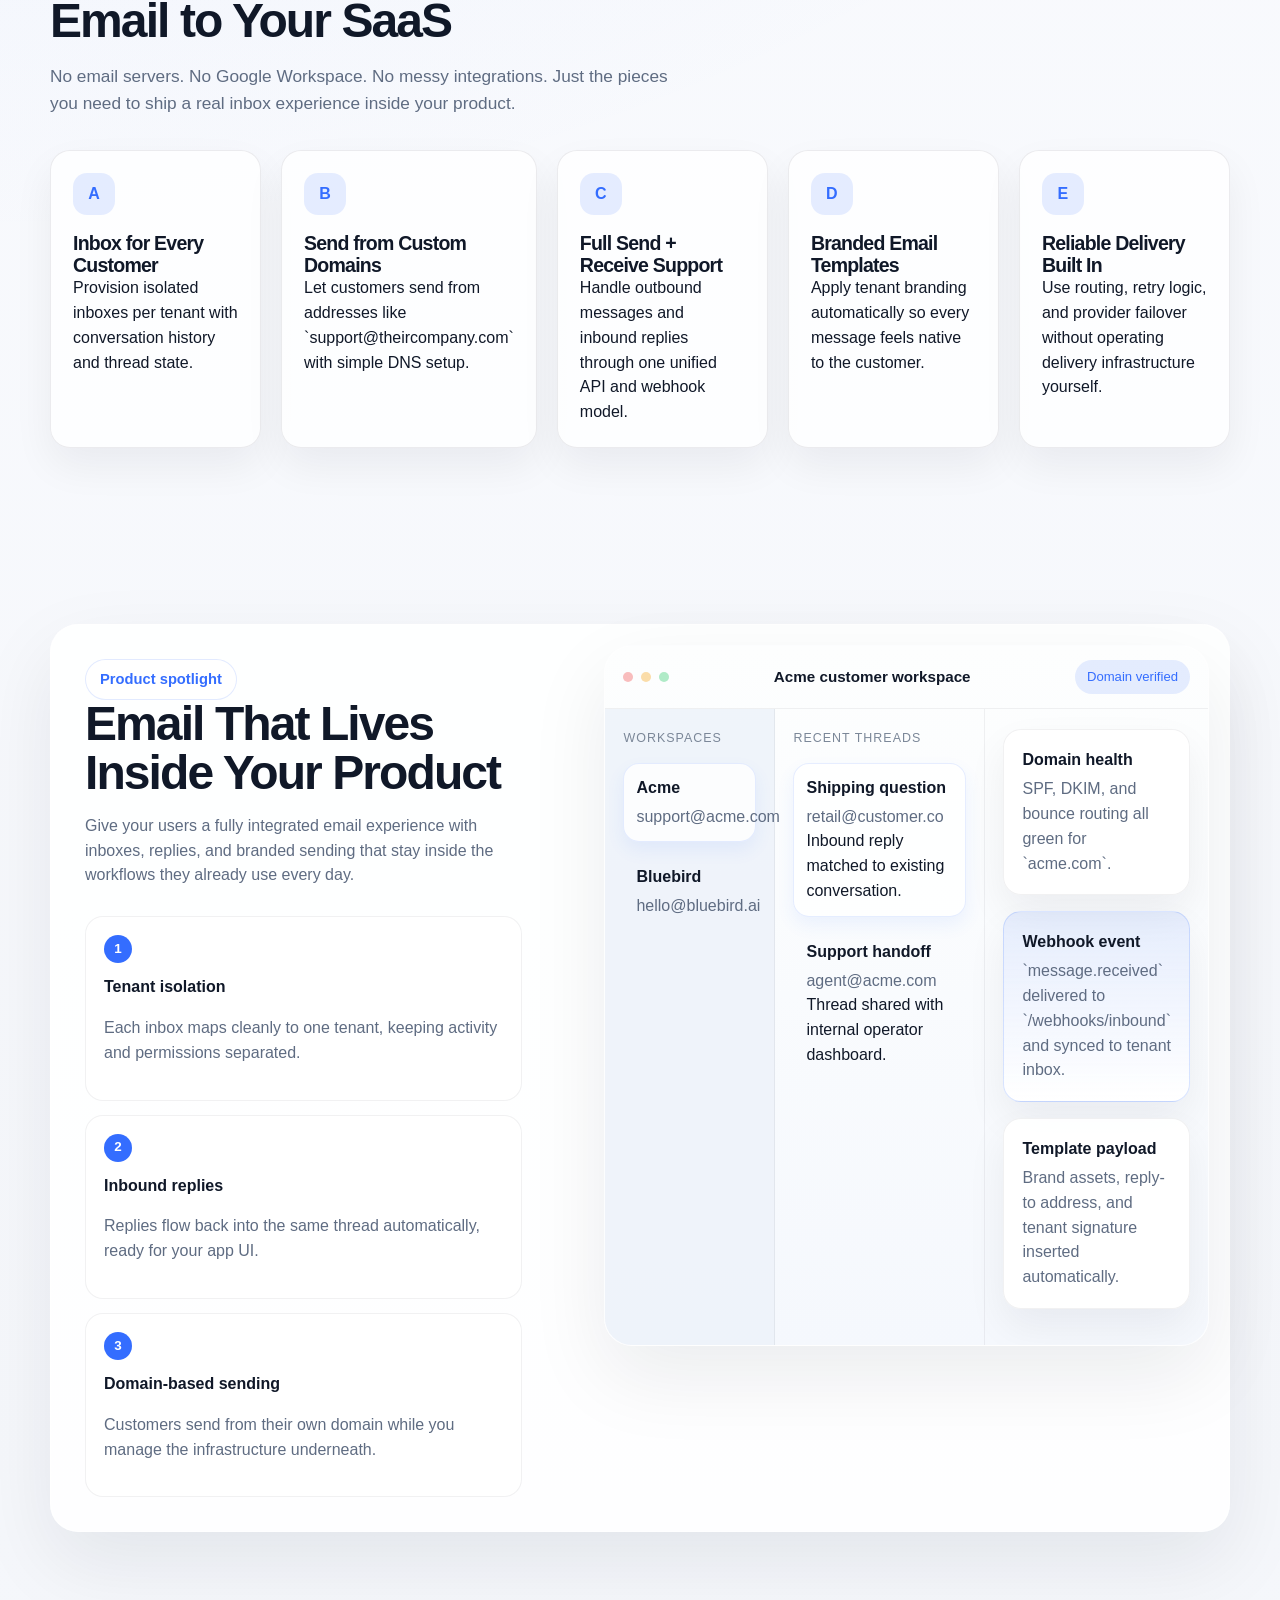
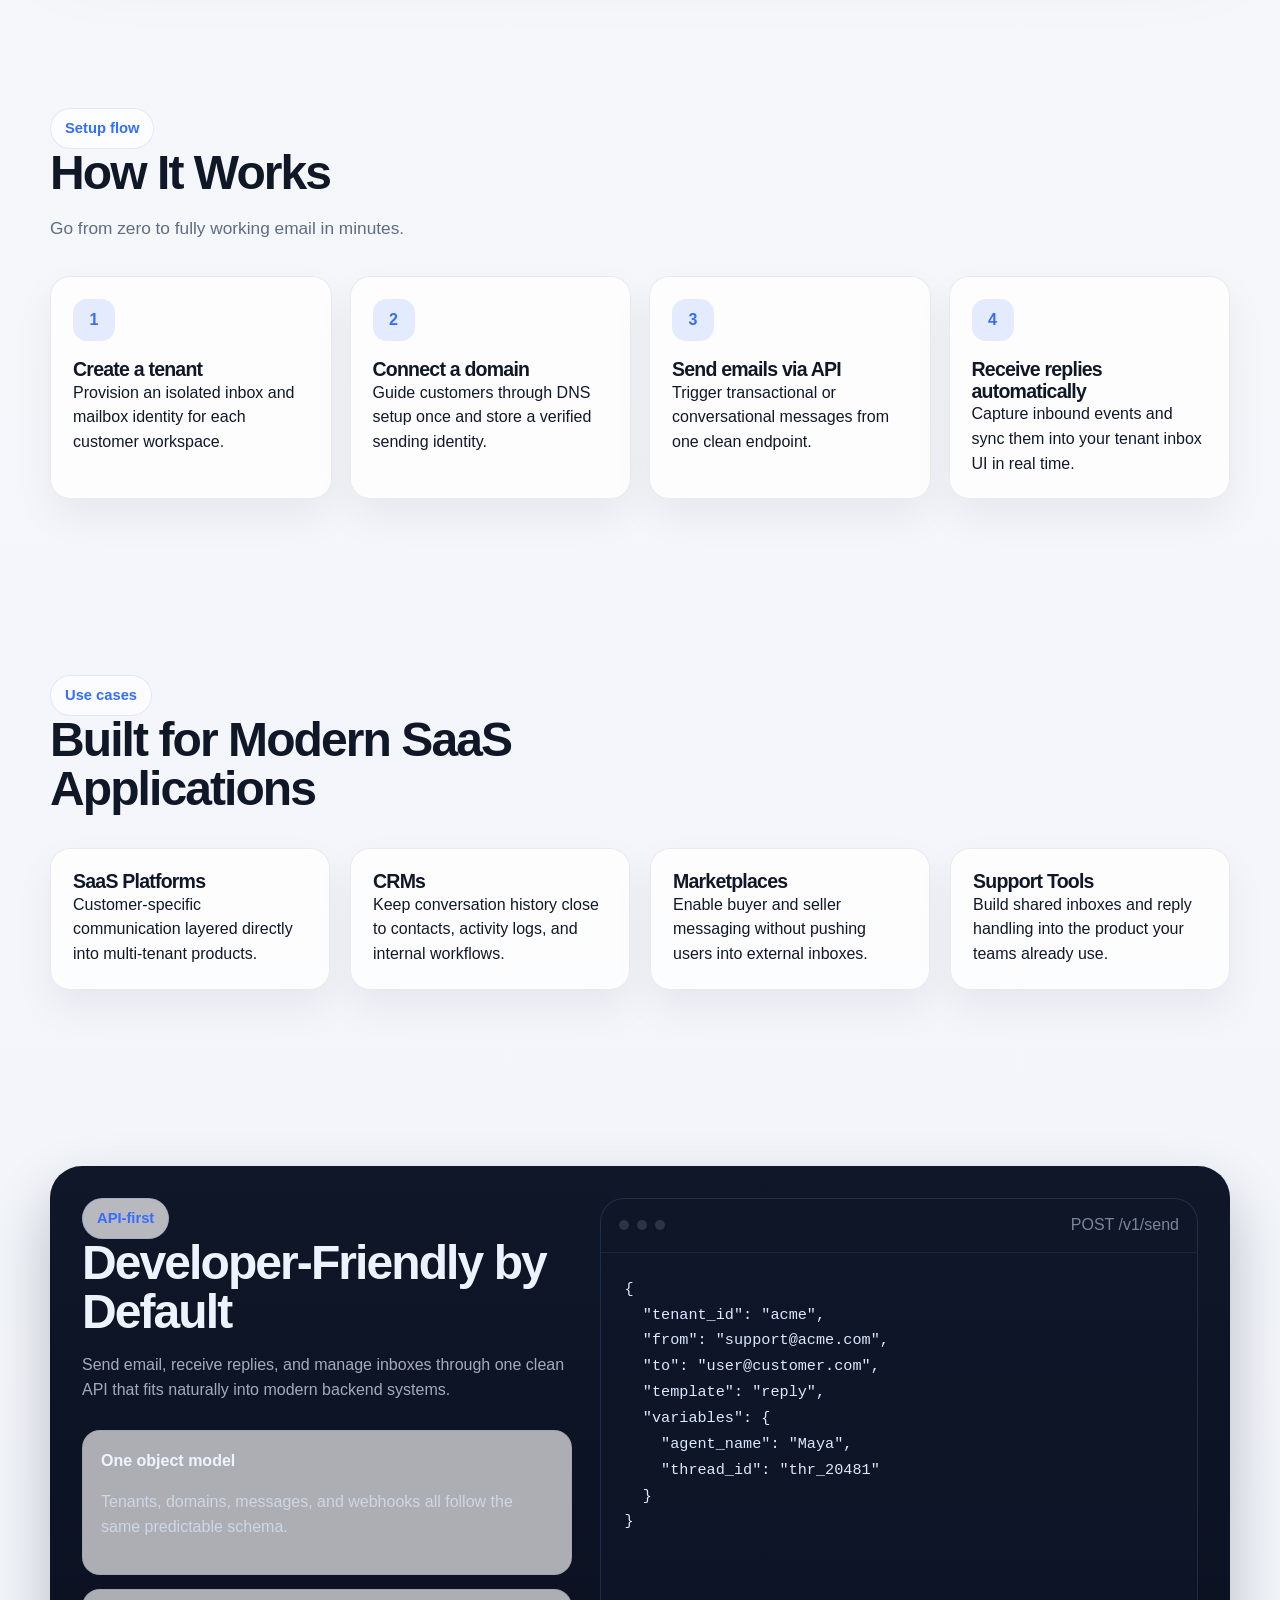
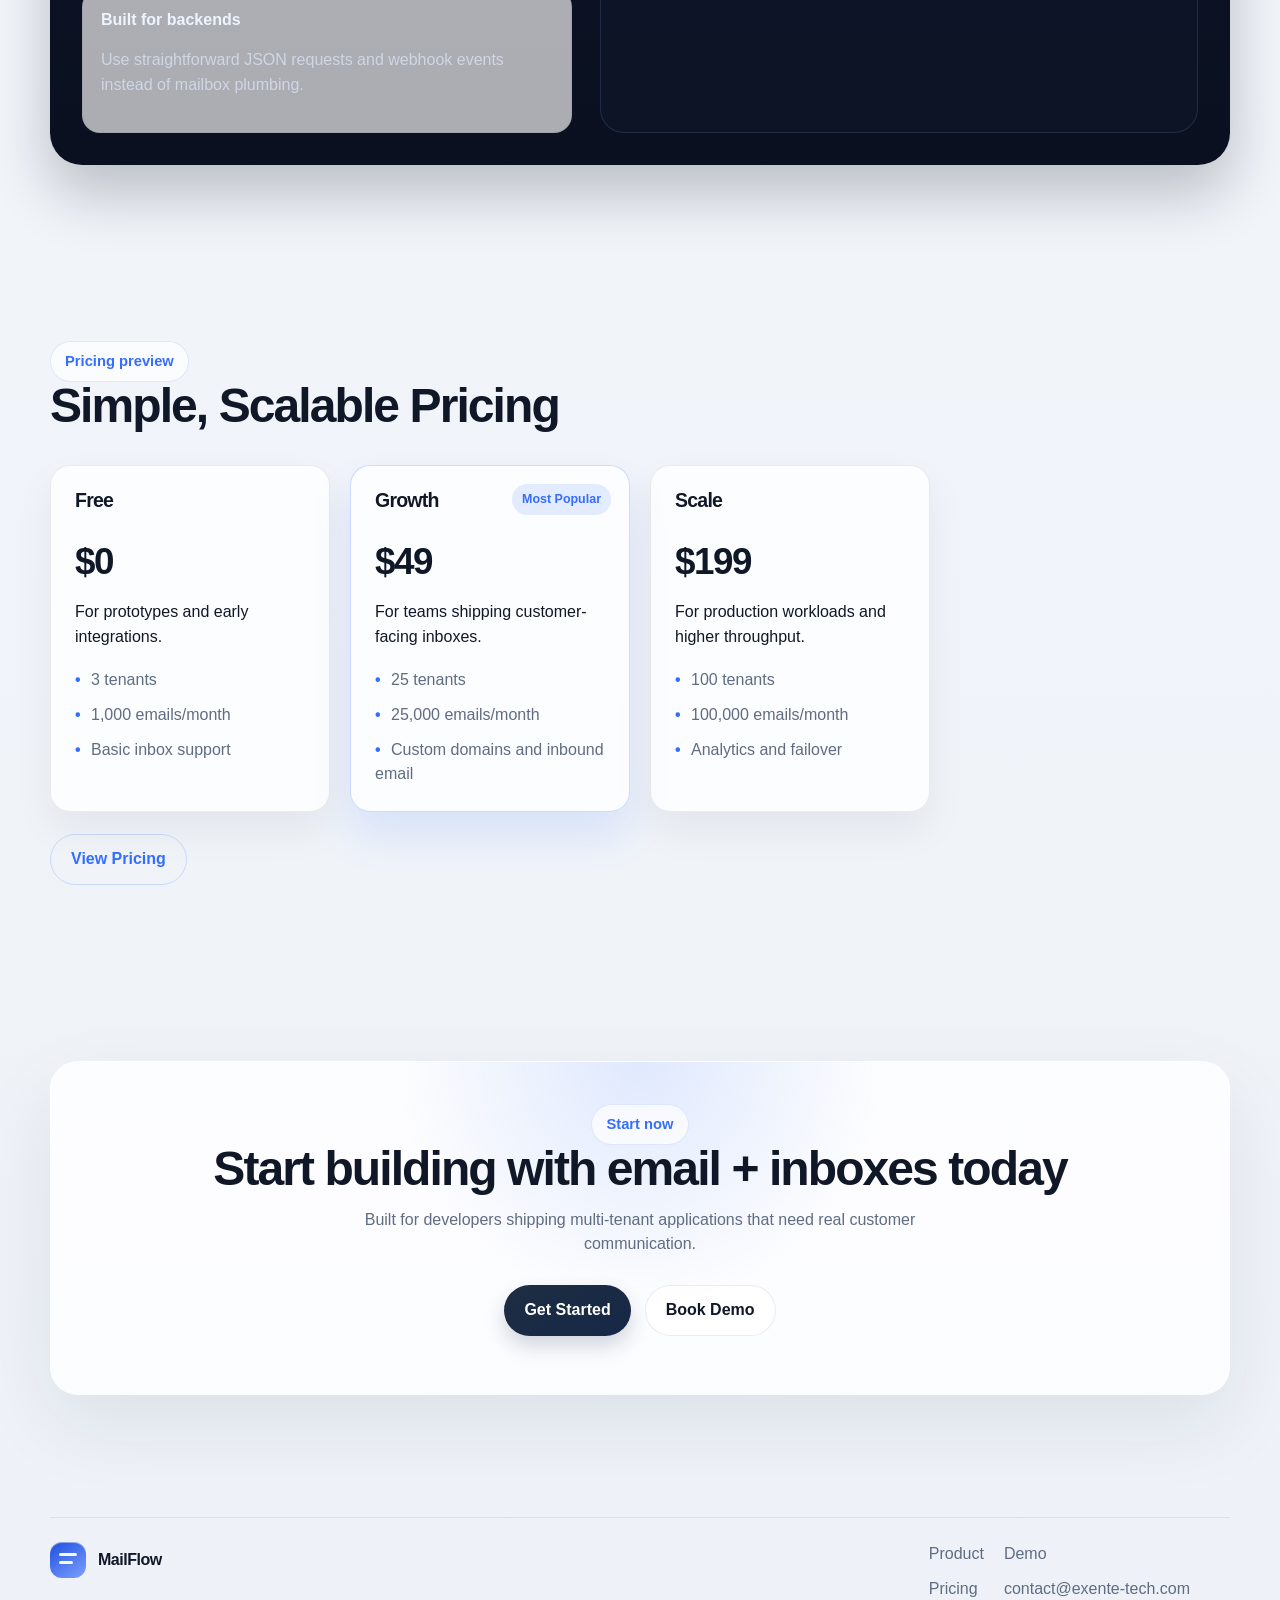
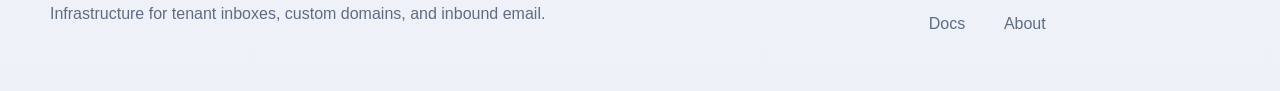
==== commit d9746255: "Update contact email addresses" ====
--- a/index.html
+++ b/index.html
@@ -444,7 +444,7 @@
             </div>
             <div class="footer-links">
               <a href="demo.html">Demo</a>
-              <a href="mailto:contact@mailflow.dev">contact@mailflow.dev</a>
+              <a href="mailto:contact@exente-tech.com">contact@exente-tech.com</a>
               <a href="index.html">About</a>
             </div>
           </div>
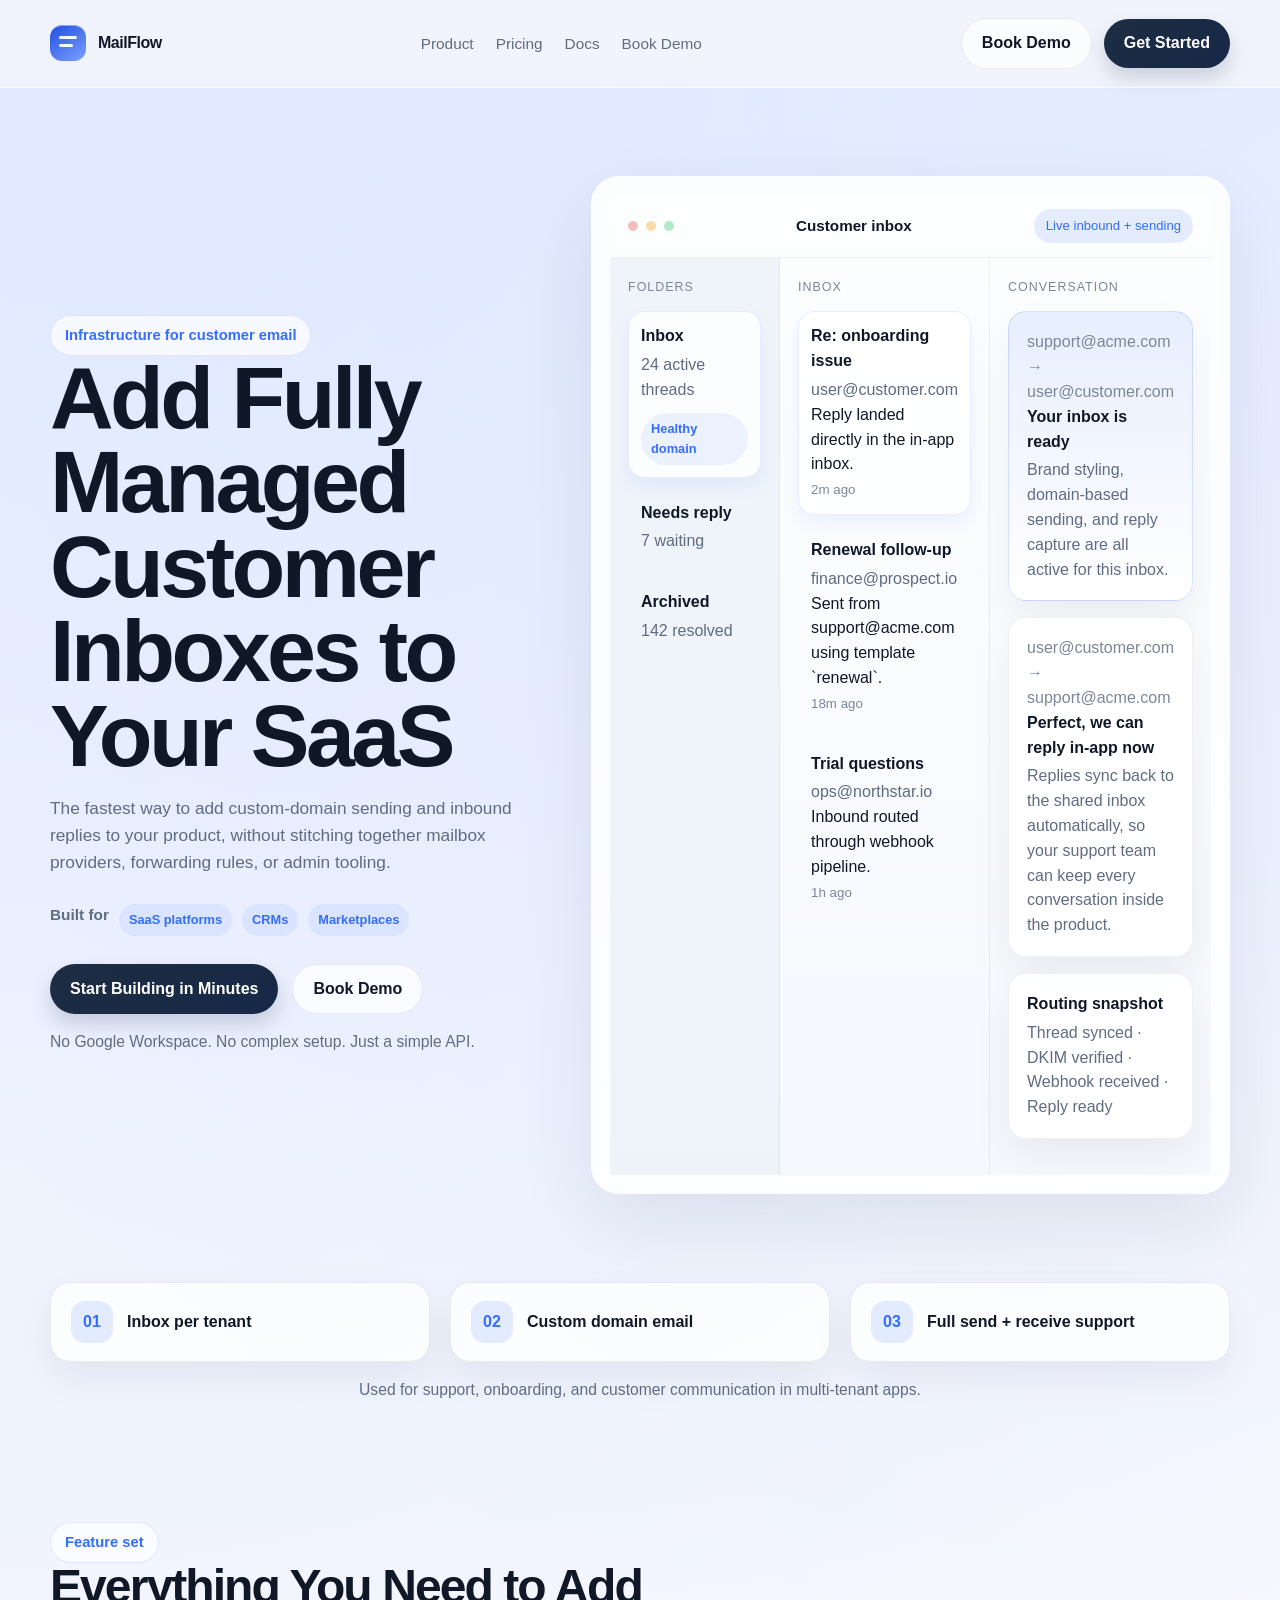
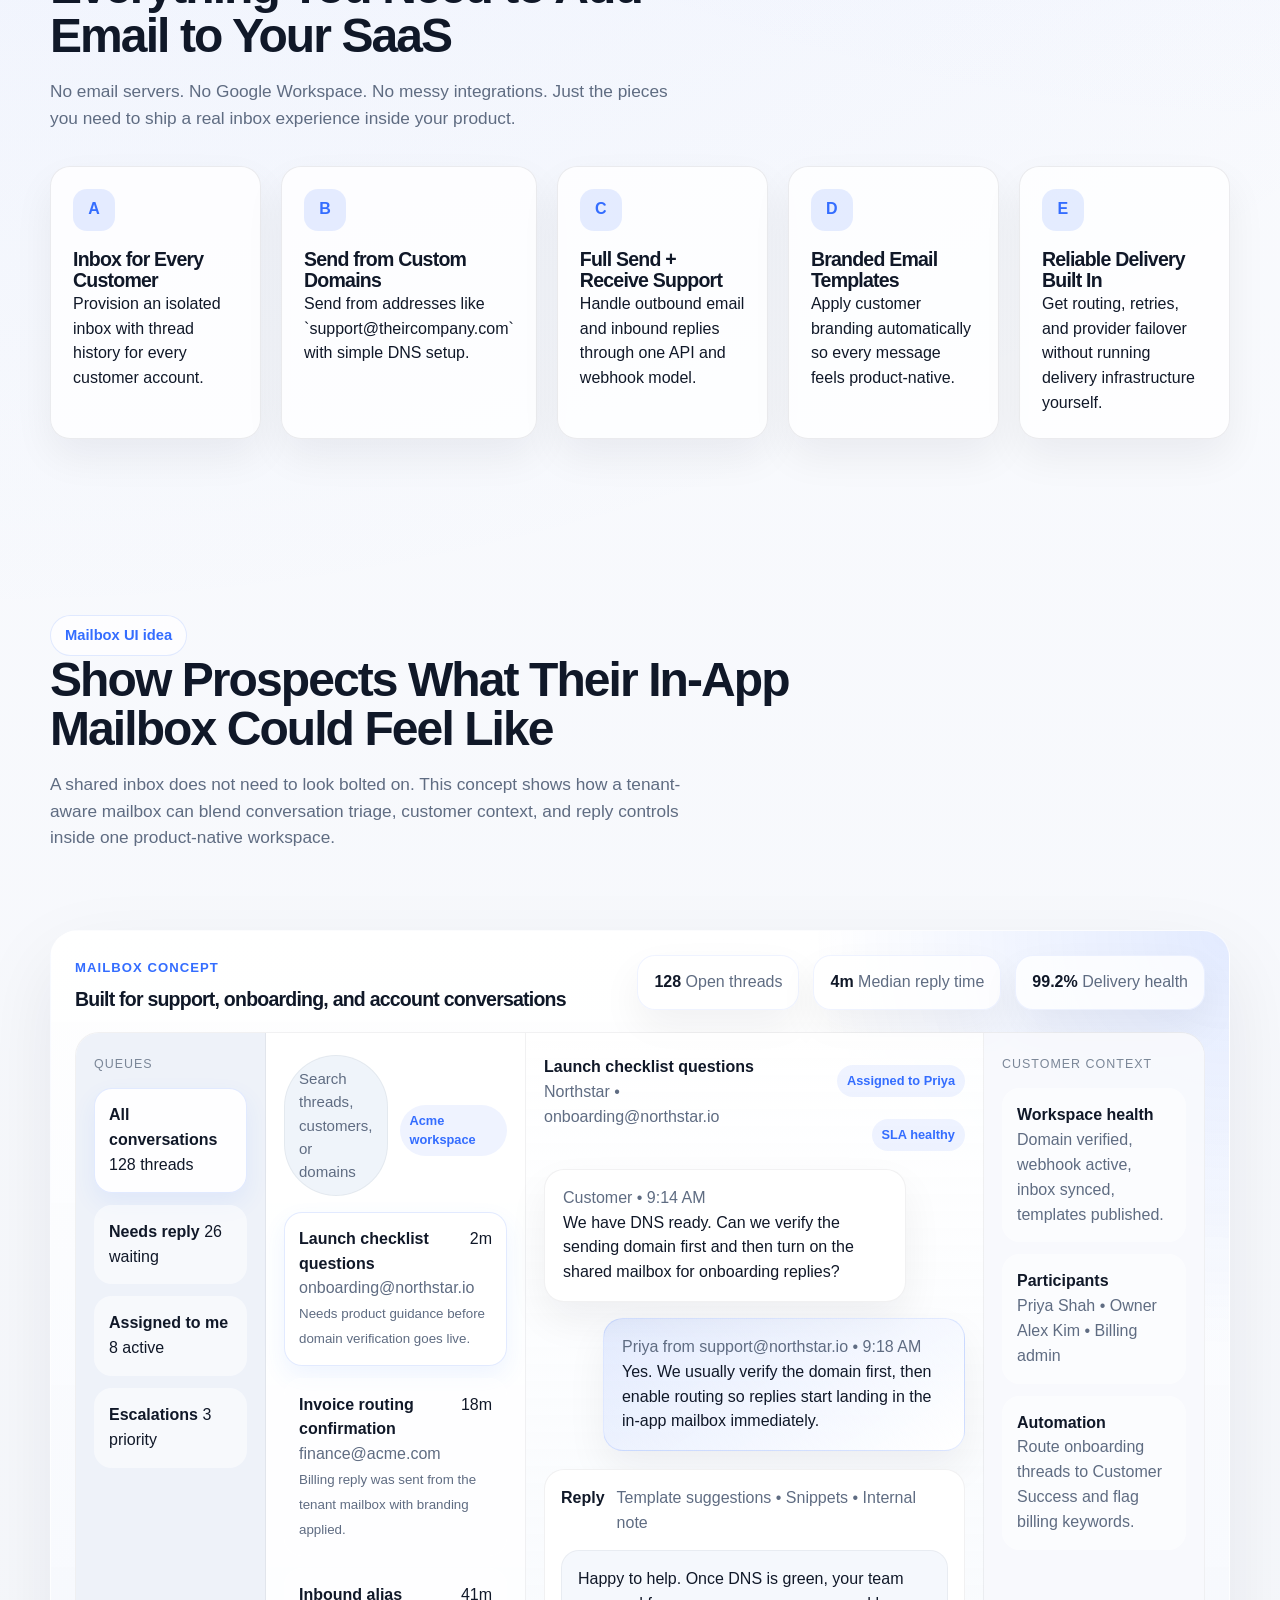
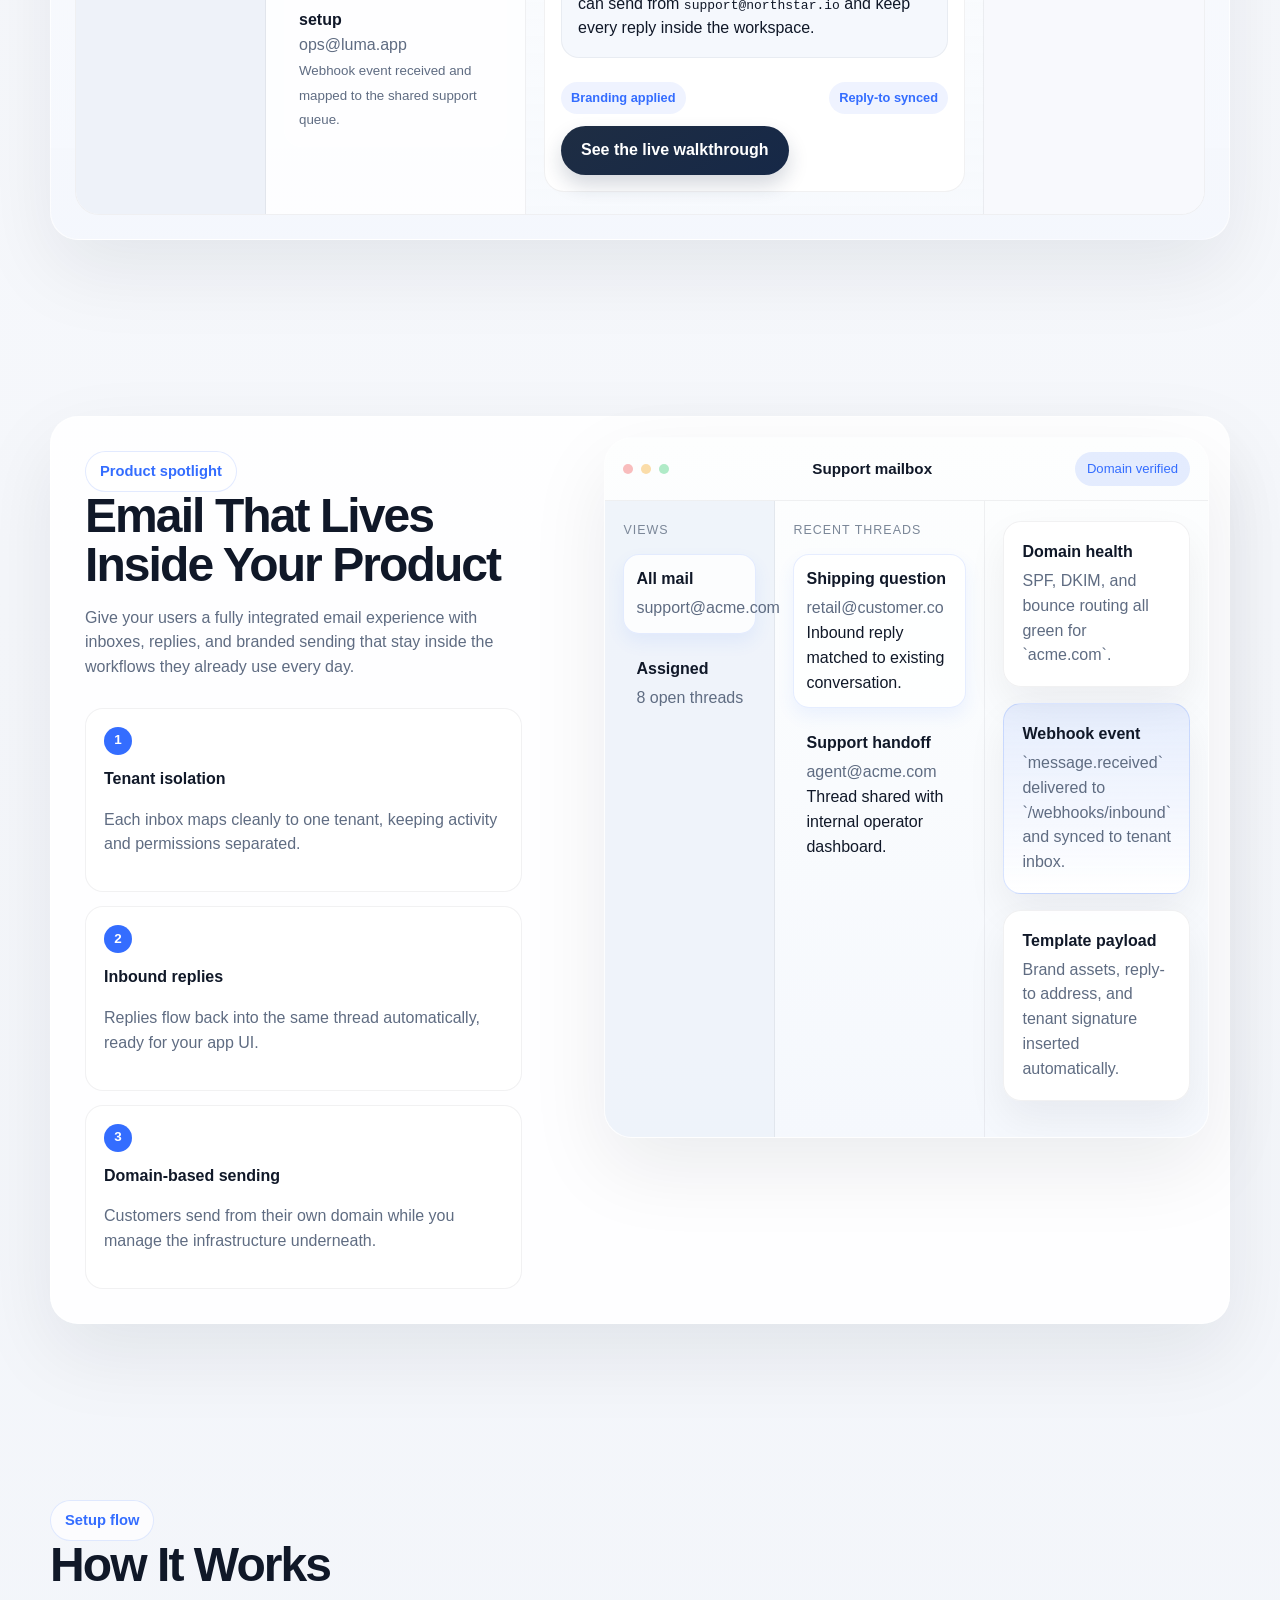
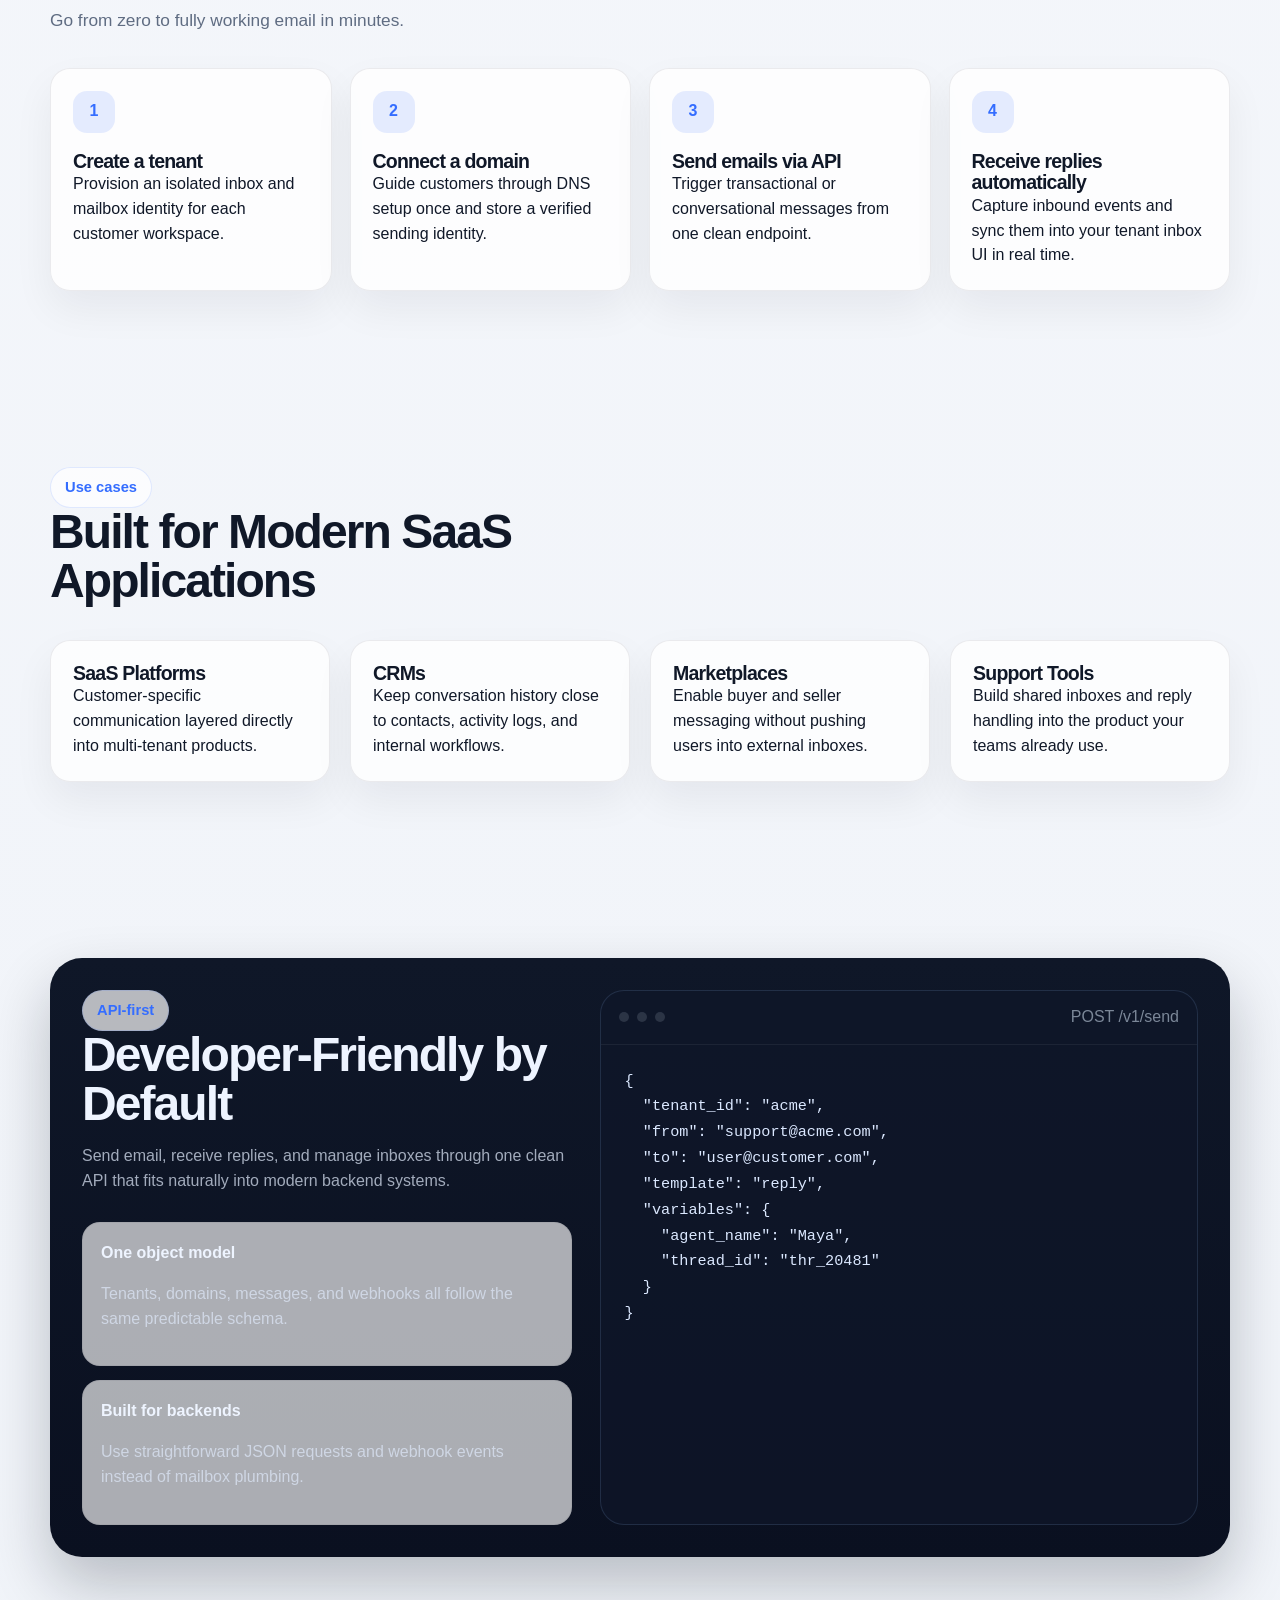
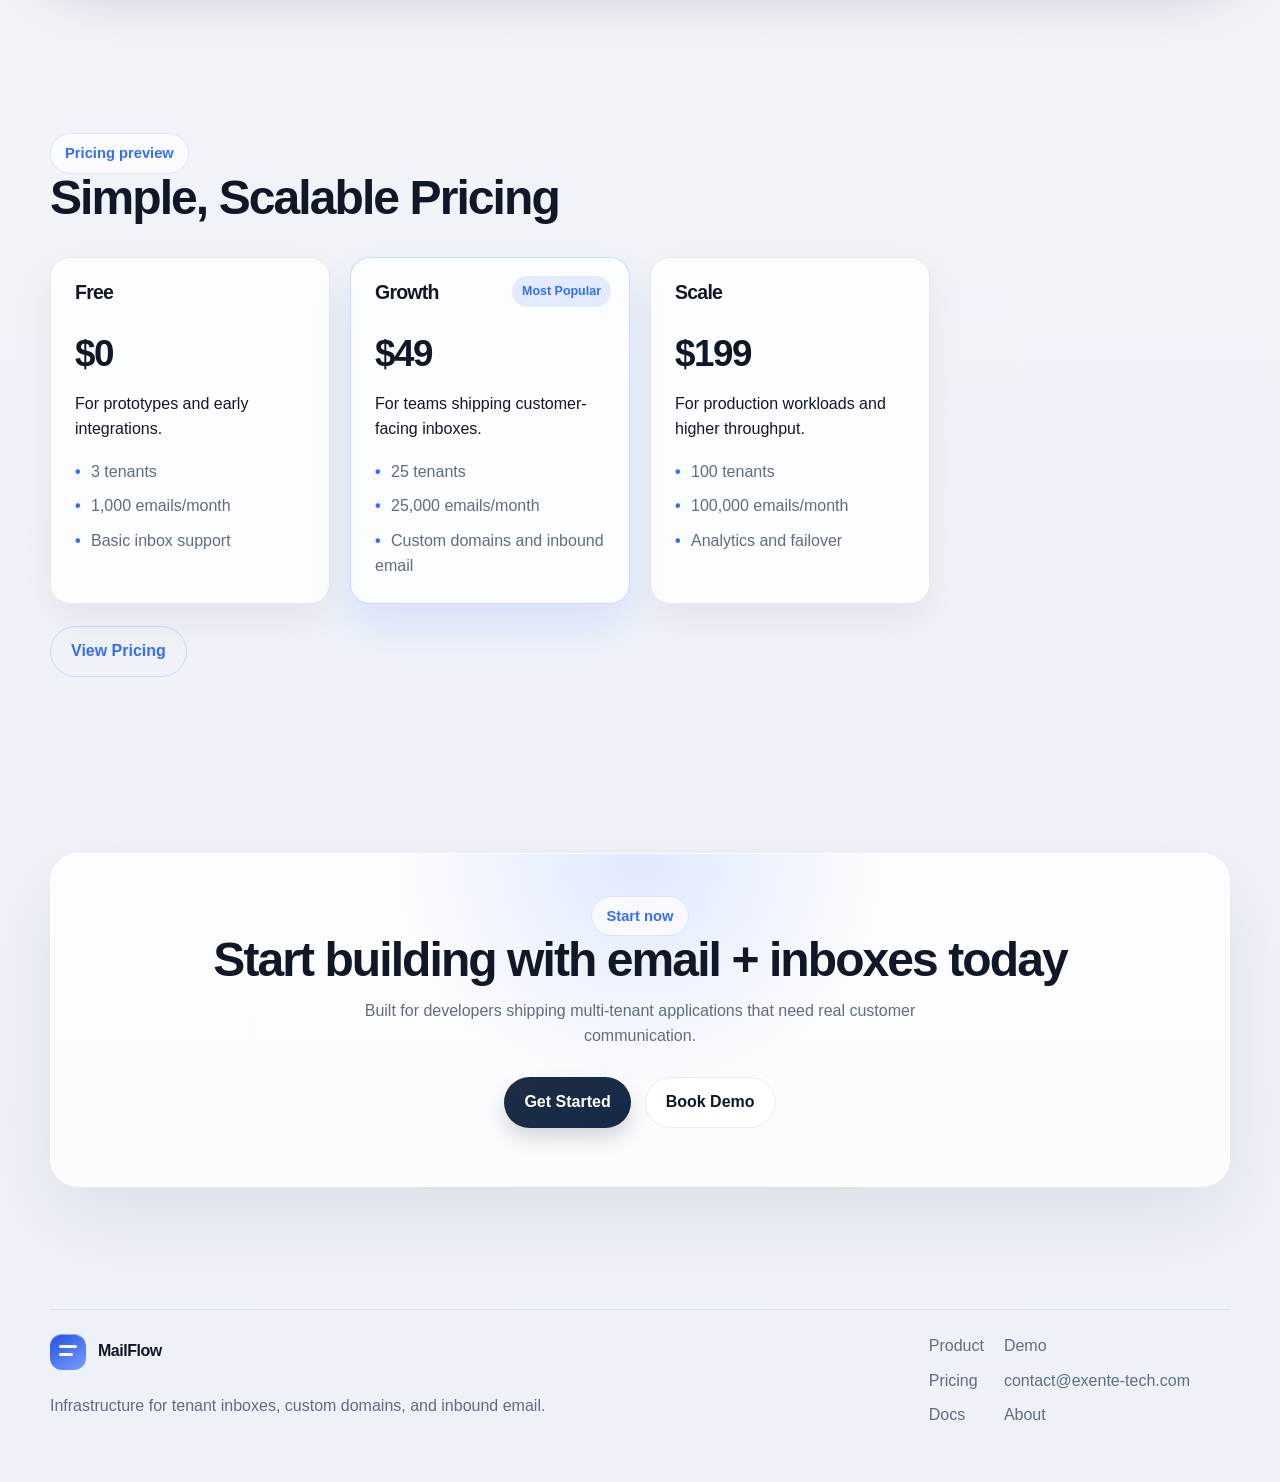
==== commit 75ca6391: "Refine homepage messaging and mailbox mockups" ====
--- a/index.html
+++ b/index.html
@@ -36,13 +36,19 @@
           <div class="container hero-grid">
             <div class="hero-copy">
               <span class="eyebrow fade-in">Infrastructure for customer email</span>
-              <h1 class="fade-in delay-1">Add Email Inboxes to Your SaaS in Minutes</h1>
+              <h1 class="fade-in delay-1">Add Fully Managed Customer Inboxes to Your SaaS</h1>
               <p class="fade-in delay-2">
-                Send, receive, and manage customer emails for every tenant from their own domain,
+                The fastest way to add custom-domain sending and inbound replies to your product,
                 without stitching together mailbox providers, forwarding rules, or admin tooling.
               </p>
+              <div class="hero-audience fade-in delay-2">
+                <span class="hero-audience-label">Built for</span>
+                <span class="pill">SaaS platforms</span>
+                <span class="pill">CRMs</span>
+                <span class="pill">Marketplaces</span>
+              </div>
               <div class="hero-actions fade-in delay-2">
-                <a class="button" href="docs.html">Get Started</a>
+                <a class="button" href="docs.html">Start Building in Minutes</a>
                 <a class="button-secondary" href="demo.html">Book Demo</a>
               </div>
               <div class="support-line fade-in delay-3">
@@ -56,24 +62,24 @@
                   <div class="mock-dots" aria-hidden="true">
                     <span></span><span></span><span></span>
                   </div>
-                  <strong>Tenant inboxes</strong>
+                  <strong>Customer inbox</strong>
                   <span class="mock-badge">Live inbound + sending</span>
                 </div>
                 <div class="mock-layout">
                   <div class="mock-sidebar">
-                    <div class="mock-section-label">Tenants</div>
+                    <div class="mock-section-label">Folders</div>
                     <div class="tenant-item active">
-                      <strong>Acme</strong>
-                      <span>support@acme.com</span>
+                      <strong>Inbox</strong>
+                      <span>24 active threads</span>
                       <div class="pill">Healthy domain</div>
                     </div>
                     <div class="tenant-item">
-                      <strong>Northstar</strong>
-                      <span>help@northstar.io</span>
+                      <strong>Needs reply</strong>
+                      <span>7 waiting</span>
                     </div>
                     <div class="tenant-item">
-                      <strong>Luma</strong>
-                      <span>team@luma.app</span>
+                      <strong>Archived</strong>
+                      <span>142 resolved</span>
                     </div>
                   </div>
                   <div class="mock-thread-list">
@@ -81,7 +87,7 @@
                     <div class="thread-item active">
                       <strong>Re: onboarding issue</strong>
                       <span>user@customer.com</span>
-                      <p>Reply from the Acme workspace landed automatically.</p>
+                      <p>Reply landed directly in the in-app inbox.</p>
                       <small>2m ago</small>
                     </div>
                     <div class="thread-item">
@@ -103,21 +109,21 @@
                       <div class="mail-meta">support@acme.com → user@customer.com</div>
                       <strong>Your inbox is ready</strong>
                       <p>
-                        Tenant-specific branding, domain-based sending, and reply capture are all
-                        active for this workspace.
+                        Brand styling, domain-based sending, and reply capture are all active for
+                        this inbox.
                       </p>
                     </div>
                     <div class="message-card">
                       <div class="mail-meta">user@customer.com → support@acme.com</div>
                       <strong>Perfect, we can reply in-app now</strong>
                       <p>
-                        Replies sync back to the tenant inbox automatically, so your support team can
+                        Replies sync back to the shared inbox automatically, so your support team can
                         keep every conversation inside the product.
                       </p>
                     </div>
                     <div class="message-card">
                       <strong>Routing snapshot</strong>
-                      <p>Tenant isolated · DKIM verified · Webhook received · Thread updated</p>
+                      <p>Thread synced · DKIM verified · Webhook received · Reply ready</p>
                     </div>
                   </div>
                 </div>
@@ -141,6 +147,9 @@
                 <span class="value-icon">03</span>
                 <span>Full send + receive support</span>
               </div>
+            </div>
+            <div class="trust-line">
+              Used for support, onboarding, and customer communication in multi-tenant apps.
             </div>
           </div>
         </section>
@@ -159,28 +168,180 @@
               <article class="feature-card">
                 <div class="feature-icon">A</div>
                 <h3>Inbox for Every Customer</h3>
-                <p>Provision isolated inboxes per tenant with conversation history and thread state.</p>
+                <p>Provision an isolated inbox with thread history for every customer account.</p>
               </article>
               <article class="feature-card">
                 <div class="feature-icon">B</div>
                 <h3>Send from Custom Domains</h3>
-                <p>Let customers send from addresses like `support@theircompany.com` with simple DNS setup.</p>
+                <p>Send from addresses like `support@theircompany.com` with simple DNS setup.</p>
               </article>
               <article class="feature-card">
                 <div class="feature-icon">C</div>
                 <h3>Full Send + Receive Support</h3>
-                <p>Handle outbound messages and inbound replies through one unified API and webhook model.</p>
+                <p>Handle outbound email and inbound replies through one API and webhook model.</p>
               </article>
               <article class="feature-card">
                 <div class="feature-icon">D</div>
                 <h3>Branded Email Templates</h3>
-                <p>Apply tenant branding automatically so every message feels native to the customer.</p>
+                <p>Apply customer branding automatically so every message feels product-native.</p>
               </article>
               <article class="feature-card">
                 <div class="feature-icon">E</div>
                 <h3>Reliable Delivery Built In</h3>
-                <p>Use routing, retry logic, and provider failover without operating delivery infrastructure yourself.</p>
-              </article>
+                <p>Get routing, retries, and provider failover without running delivery infrastructure yourself.</p>
+              </article>
+            </div>
+          </div>
+        </section>
+
+        <section class="section">
+          <div class="container mailbox-showcase">
+            <div class="section-head mailbox-showcase-head">
+              <span class="eyebrow">Mailbox UI idea</span>
+              <h2>Show Prospects What Their In-App Mailbox Could Feel Like</h2>
+              <p class="section-copy">
+                A shared inbox does not need to look bolted on. This concept shows how a tenant-aware
+                mailbox can blend conversation triage, customer context, and reply controls inside
+                one product-native workspace.
+              </p>
+            </div>
+
+            <div class="mailbox-shell panel">
+              <div class="mailbox-overview">
+                <div>
+                  <span class="mailbox-kicker">Mailbox concept</span>
+                  <h3>Built for support, onboarding, and account conversations</h3>
+                </div>
+                <div class="mailbox-summary">
+                  <div class="mailbox-stat">
+                    <strong>128</strong>
+                    <span>Open threads</span>
+                  </div>
+                  <div class="mailbox-stat">
+                    <strong>4m</strong>
+                    <span>Median reply time</span>
+                  </div>
+                  <div class="mailbox-stat">
+                    <strong>99.2%</strong>
+                    <span>Delivery health</span>
+                  </div>
+                </div>
+              </div>
+
+              <div class="mailbox-app">
+                <aside class="mailbox-nav">
+                  <div class="mock-section-label">Queues</div>
+                  <div class="mailbox-nav-item active">
+                    <strong>All conversations</strong>
+                    <span>128 threads</span>
+                  </div>
+                  <div class="mailbox-nav-item">
+                    <strong>Needs reply</strong>
+                    <span>26 waiting</span>
+                  </div>
+                  <div class="mailbox-nav-item">
+                    <strong>Assigned to me</strong>
+                    <span>8 active</span>
+                  </div>
+                  <div class="mailbox-nav-item">
+                    <strong>Escalations</strong>
+                    <span>3 priority</span>
+                  </div>
+                </aside>
+
+                <section class="mailbox-list">
+                  <div class="mailbox-toolbar">
+                    <div class="mailbox-search">Search threads, customers, or domains</div>
+                    <div class="pill">Acme workspace</div>
+                  </div>
+                  <div class="mailbox-thread active">
+                    <div class="mailbox-thread-top">
+                      <strong>Launch checklist questions</strong>
+                      <span>2m</span>
+                    </div>
+                    <p>onboarding@northstar.io</p>
+                    <small>Needs product guidance before domain verification goes live.</small>
+                  </div>
+                  <div class="mailbox-thread">
+                    <div class="mailbox-thread-top">
+                      <strong>Invoice routing confirmation</strong>
+                      <span>18m</span>
+                    </div>
+                    <p>finance@acme.com</p>
+                    <small>Billing reply was sent from the tenant mailbox with branding applied.</small>
+                  </div>
+                  <div class="mailbox-thread">
+                    <div class="mailbox-thread-top">
+                      <strong>Inbound alias setup</strong>
+                      <span>41m</span>
+                    </div>
+                    <p>ops@luma.app</p>
+                    <small>Webhook event received and mapped to the shared support queue.</small>
+                  </div>
+                </section>
+
+                <section class="mailbox-conversation">
+                  <div class="mailbox-conversation-head">
+                    <div>
+                      <strong>Launch checklist questions</strong>
+                      <p>Northstar • onboarding@northstar.io</p>
+                    </div>
+                    <div class="mailbox-actions">
+                      <span class="pill">Assigned to Priya</span>
+                      <span class="pill">SLA healthy</span>
+                    </div>
+                  </div>
+
+                  <div class="mailbox-message inbound">
+                    <div class="mailbox-message-meta">Customer • 9:14 AM</div>
+                    <p>
+                      We have DNS ready. Can we verify the sending domain first and then turn on the
+                      shared mailbox for onboarding replies?
+                    </p>
+                  </div>
+
+                  <div class="mailbox-message outbound">
+                    <div class="mailbox-message-meta">Priya from support@northstar.io • 9:18 AM</div>
+                    <p>
+                      Yes. We usually verify the domain first, then enable routing so replies start
+                      landing in the in-app mailbox immediately.
+                    </p>
+                  </div>
+
+                  <div class="mailbox-compose">
+                    <div class="mailbox-compose-head">
+                      <strong>Reply</strong>
+                      <span>Template suggestions • Snippets • Internal note</span>
+                    </div>
+                    <div class="mailbox-compose-body">
+                      Happy to help. Once DNS is green, your team can send from
+                      <code>support@northstar.io</code> and keep every reply inside the workspace.
+                    </div>
+                    <div class="mailbox-compose-footer">
+                      <span class="pill">Branding applied</span>
+                      <span class="pill">Reply-to synced</span>
+                      <a class="button" href="demo.html">See the live walkthrough</a>
+                    </div>
+                  </div>
+                </section>
+
+                <aside class="mailbox-context">
+                  <div class="mock-section-label">Customer context</div>
+                  <div class="context-card">
+                    <strong>Workspace health</strong>
+                    <p>Domain verified, webhook active, inbox synced, templates published.</p>
+                  </div>
+                  <div class="context-card">
+                    <strong>Participants</strong>
+                    <p>Priya Shah • Owner</p>
+                    <p>Alex Kim • Billing admin</p>
+                  </div>
+                  <div class="context-card">
+                    <strong>Automation</strong>
+                    <p>Route onboarding threads to Customer Success and flag billing keywords.</p>
+                  </div>
+                </aside>
+              </div>
             </div>
           </div>
         </section>
@@ -218,19 +379,19 @@
                   <div class="mock-dots" aria-hidden="true">
                     <span></span><span></span><span></span>
                   </div>
-                  <strong>Acme customer workspace</strong>
+                  <strong>Support mailbox</strong>
                   <span class="mock-badge">Domain verified</span>
                 </div>
                 <div class="mock-layout">
                   <div class="mock-sidebar">
-                    <div class="mock-section-label">Workspaces</div>
+                    <div class="mock-section-label">Views</div>
                     <div class="tenant-item active">
-                      <strong>Acme</strong>
+                      <strong>All mail</strong>
                       <span>support@acme.com</span>
                     </div>
                     <div class="tenant-item">
-                      <strong>Bluebird</strong>
-                      <span>hello@bluebird.ai</span>
+                      <strong>Assigned</strong>
+                      <span>8 open threads</span>
                     </div>
                   </div>
                   <div class="mock-thread-list">
--- a/styles.css
+++ b/styles.css
@@ -178,6 +178,12 @@
   transform: translateY(-2px);
 }
 
+.button:disabled {
+  cursor: wait;
+  opacity: 0.85;
+  transform: none;
+}
+
 .hero,
 .section,
 .page-hero {
@@ -247,6 +253,20 @@
 .support-line {
   color: var(--muted);
   font-size: 0.98rem;
+}
+
+.hero-audience {
+  display: flex;
+  flex-wrap: wrap;
+  align-items: center;
+  gap: 10px;
+  margin: 18px 0 0;
+}
+
+.hero-audience-label {
+  color: var(--muted);
+  font-size: 0.96rem;
+  font-weight: 600;
 }
 
 .panel {
@@ -428,6 +448,13 @@
 
 .value-strip {
   padding: 0 0 32px;
+}
+
+.trust-line {
+  margin-top: 16px;
+  color: var(--muted);
+  font-size: 0.98rem;
+  text-align: center;
 }
 
 .value-grid,
@@ -496,6 +523,231 @@
   grid-template-columns: repeat(5, 1fr);
 }
 
+.mailbox-showcase {
+  display: grid;
+  gap: 28px;
+}
+
+.mailbox-showcase-head {
+  max-width: 760px;
+}
+
+.mailbox-shell {
+  padding: 24px;
+  background:
+    radial-gradient(circle at top right, rgba(52, 109, 255, 0.14), transparent 28%),
+    linear-gradient(180deg, rgba(255, 255, 255, 0.94) 0%, rgba(244, 247, 253, 0.96) 100%);
+}
+
+.mailbox-overview {
+  display: flex;
+  align-items: flex-start;
+  justify-content: space-between;
+  gap: 20px;
+  margin-bottom: 22px;
+}
+
+.mailbox-kicker {
+  display: inline-block;
+  margin-bottom: 10px;
+  color: var(--accent);
+  font-size: 0.82rem;
+  font-weight: 700;
+  letter-spacing: 0.08em;
+  text-transform: uppercase;
+}
+
+.mailbox-overview h3 {
+  max-width: 520px;
+}
+
+.mailbox-summary {
+  display: flex;
+  gap: 14px;
+  flex-wrap: wrap;
+  justify-content: flex-end;
+}
+
+.mailbox-stat {
+  min-width: 110px;
+  padding: 14px 16px;
+  border-radius: 18px;
+  background: rgba(255, 255, 255, 0.78);
+  border: 1px solid rgba(52, 109, 255, 0.08);
+  box-shadow: var(--shadow-soft);
+}
+
+.mailbox-stat span,
+.mailbox-conversation-head p,
+.mailbox-thread p,
+.context-card p,
+.mailbox-compose-head span,
+.mailbox-search,
+.mailbox-message-meta,
+.mailbox-thread small {
+  color: var(--muted);
+}
+
+.mailbox-app {
+  display: grid;
+  grid-template-columns: 190px 260px minmax(0, 1fr) 220px;
+  border-radius: 24px;
+  overflow: hidden;
+  background: rgba(255, 255, 255, 0.76);
+  border: 1px solid rgba(16, 24, 40, 0.06);
+}
+
+.mailbox-nav,
+.mailbox-list,
+.mailbox-conversation,
+.mailbox-context {
+  padding: 22px 18px;
+}
+
+.mailbox-nav,
+.mailbox-list,
+.mailbox-conversation {
+  border-right: 1px solid rgba(16, 24, 40, 0.06);
+}
+
+.mailbox-nav {
+  background: rgba(236, 241, 249, 0.88);
+}
+
+.mailbox-nav-item,
+.mailbox-thread,
+.context-card {
+  padding: 14px;
+  border-radius: 18px;
+  border: 1px solid transparent;
+  background: rgba(255, 255, 255, 0.54);
+}
+
+.mailbox-nav-item,
+.mailbox-thread {
+  margin-bottom: 12px;
+}
+
+.mailbox-nav-item.active,
+.mailbox-thread.active {
+  border-color: rgba(52, 109, 255, 0.14);
+  box-shadow: 0 10px 24px rgba(52, 109, 255, 0.08);
+  background: rgba(255, 255, 255, 0.92);
+}
+
+.mailbox-toolbar,
+.mailbox-conversation-head,
+.mailbox-compose-head,
+.mailbox-compose-footer,
+.mailbox-thread-top,
+.mailbox-actions {
+  display: flex;
+  align-items: center;
+  justify-content: space-between;
+  gap: 12px;
+}
+
+.mailbox-toolbar {
+  margin-bottom: 16px;
+}
+
+.mailbox-search {
+  flex: 1;
+  padding: 11px 14px;
+  border-radius: 999px;
+  background: rgba(238, 243, 250, 0.92);
+  border: 1px solid rgba(16, 24, 40, 0.05);
+  font-size: 0.94rem;
+}
+
+.mailbox-thread-top {
+  align-items: flex-start;
+}
+
+.mailbox-thread p,
+.mailbox-thread small,
+.mailbox-conversation-head p,
+.context-card p {
+  margin: 0;
+}
+
+.mailbox-conversation {
+  background:
+    linear-gradient(180deg, rgba(255, 255, 255, 0.72) 0%, rgba(246, 249, 253, 0.9) 100%);
+}
+
+.mailbox-conversation-head {
+  align-items: flex-start;
+  margin-bottom: 18px;
+}
+
+.mailbox-actions {
+  flex-wrap: wrap;
+  justify-content: flex-end;
+}
+
+.mailbox-message {
+  max-width: 86%;
+  padding: 16px 18px;
+  border-radius: 20px;
+  margin-bottom: 16px;
+  box-shadow: var(--shadow-soft);
+}
+
+.mailbox-message.inbound {
+  background: #ffffff;
+  border: 1px solid rgba(16, 24, 40, 0.06);
+}
+
+.mailbox-message.outbound {
+  margin-left: auto;
+  background: linear-gradient(145deg, rgba(52, 109, 255, 0.12), rgba(255, 255, 255, 0.94));
+  border: 1px solid rgba(52, 109, 255, 0.14);
+}
+
+.mailbox-message p,
+.mailbox-compose-body {
+  margin: 0;
+}
+
+.mailbox-compose {
+  margin-top: 18px;
+  padding: 16px;
+  border-radius: 20px;
+  background: rgba(255, 255, 255, 0.94);
+  border: 1px solid rgba(16, 24, 40, 0.06);
+}
+
+.mailbox-compose-head {
+  align-items: flex-start;
+  margin-bottom: 14px;
+}
+
+.mailbox-compose-body {
+  min-height: 102px;
+  padding: 16px;
+  border-radius: 18px;
+  background: rgba(244, 247, 253, 0.88);
+  border: 1px solid rgba(16, 24, 40, 0.05);
+}
+
+.mailbox-compose-footer {
+  margin-top: 14px;
+  flex-wrap: wrap;
+}
+
+.mailbox-context {
+  background: rgba(247, 249, 253, 0.88);
+}
+
+.context-card {
+  margin-bottom: 12px;
+}
+
+.context-card:last-child {
+  margin-bottom: 0;
+}
+
 .feature-card,
 .use-case,
 .docs-card,
@@ -846,6 +1098,39 @@
   gap: 16px;
 }
 
+.honeypot-field {
+  position: absolute;
+  left: -9999px;
+  width: 1px;
+  height: 1px;
+  overflow: hidden;
+}
+
+.form-status {
+  margin: 0;
+  min-height: 24px;
+  color: var(--muted);
+  font-size: 0.96rem;
+}
+
+.demo-response-note {
+  margin: 0 0 16px;
+  color: var(--muted);
+  font-size: 0.96rem;
+}
+
+.form-status.is-pending {
+  color: var(--muted);
+}
+
+.form-status.is-success {
+  color: #0f7b53;
+}
+
+.form-status.is-error {
+  color: #bb2437;
+}
+
 label {
   display: grid;
   gap: 8px;
@@ -938,6 +1223,17 @@
     grid-template-columns: repeat(2, 1fr);
   }
 
+  .mailbox-app {
+    grid-template-columns: 1fr;
+  }
+
+  .mailbox-nav,
+  .mailbox-list,
+  .mailbox-conversation {
+    border-right: none;
+    border-bottom: 1px solid rgba(16, 24, 40, 0.06);
+  }
+
   .docs-grid {
     grid-template-columns: 1fr;
   }
@@ -954,6 +1250,24 @@
 
   .nav {
     flex-wrap: wrap;
+  }
+
+  .mailbox-overview,
+  .mailbox-toolbar,
+  .mailbox-conversation-head,
+  .mailbox-compose-head {
+    flex-direction: column;
+    align-items: flex-start;
+  }
+
+  .mailbox-summary,
+  .mailbox-actions,
+  .mailbox-compose-footer {
+    justify-content: flex-start;
+  }
+
+  .mailbox-message {
+    max-width: 100%;
   }
 
   .nav-links,
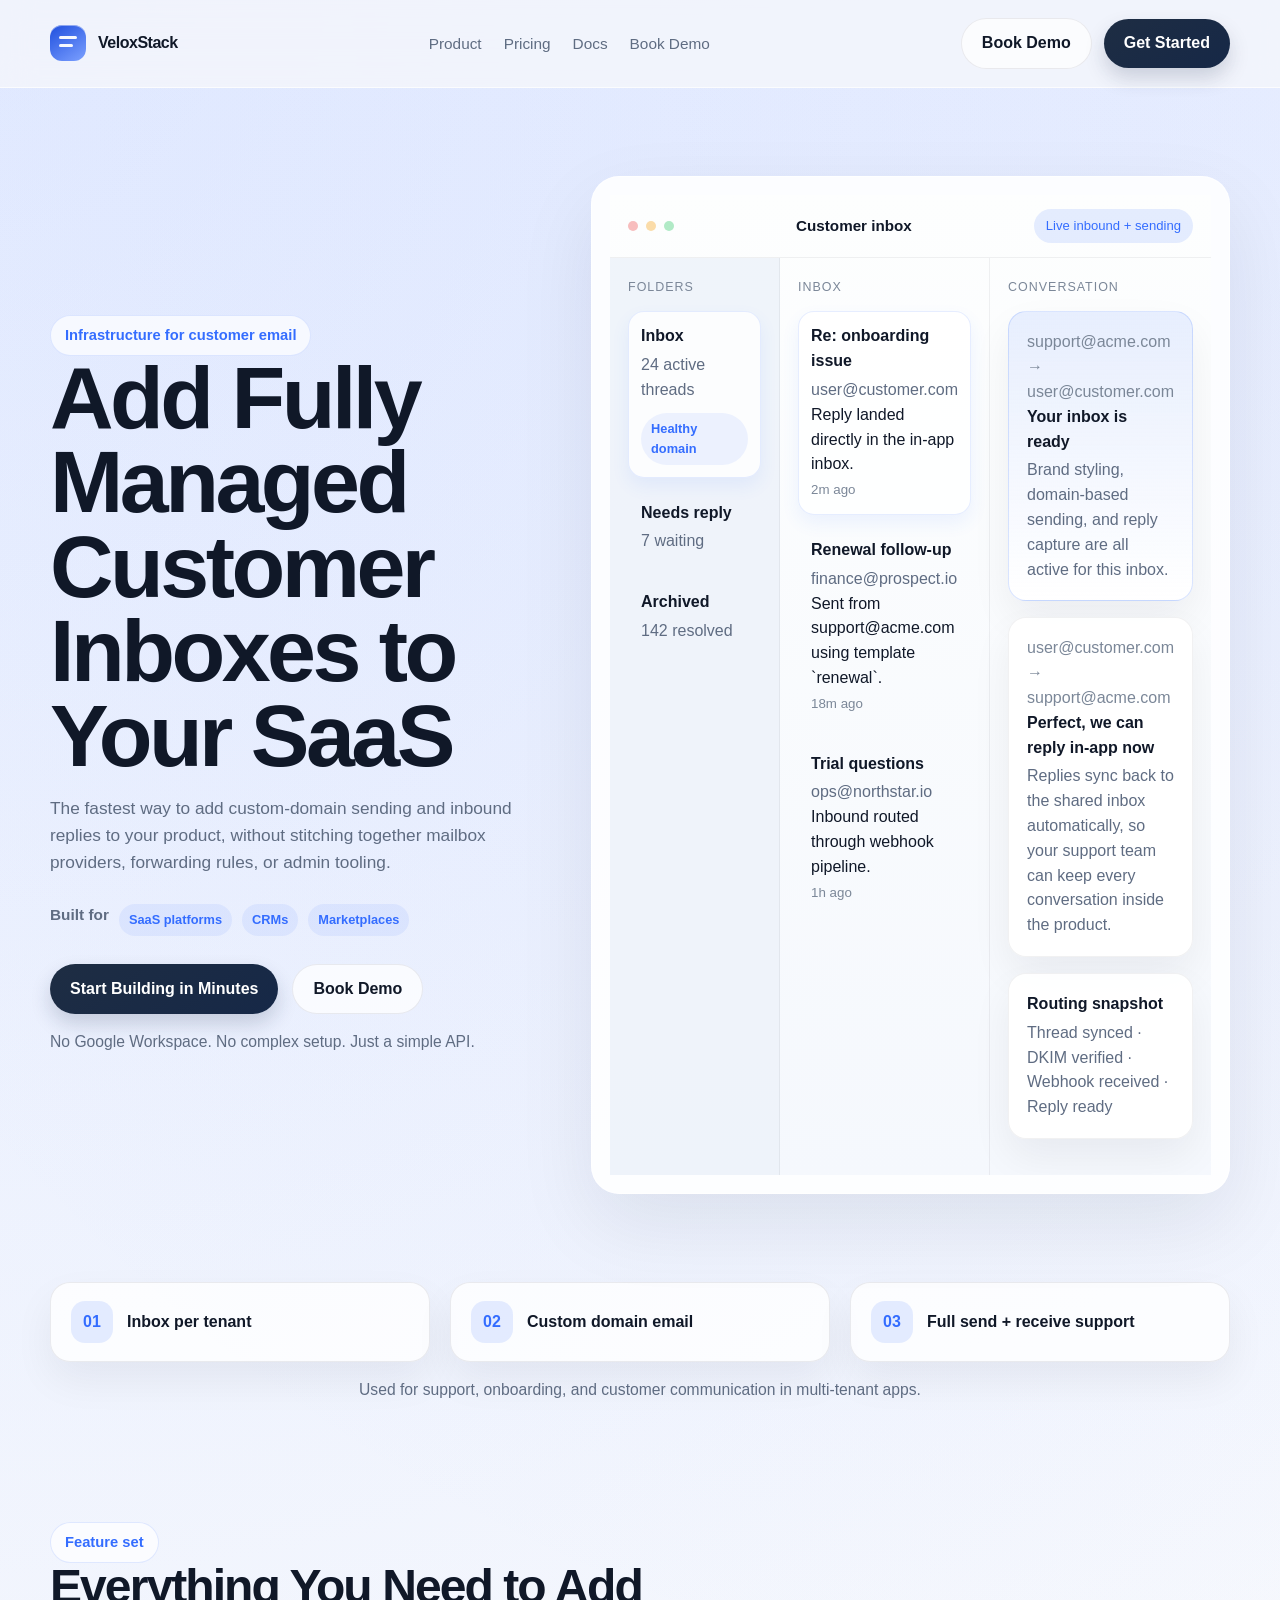
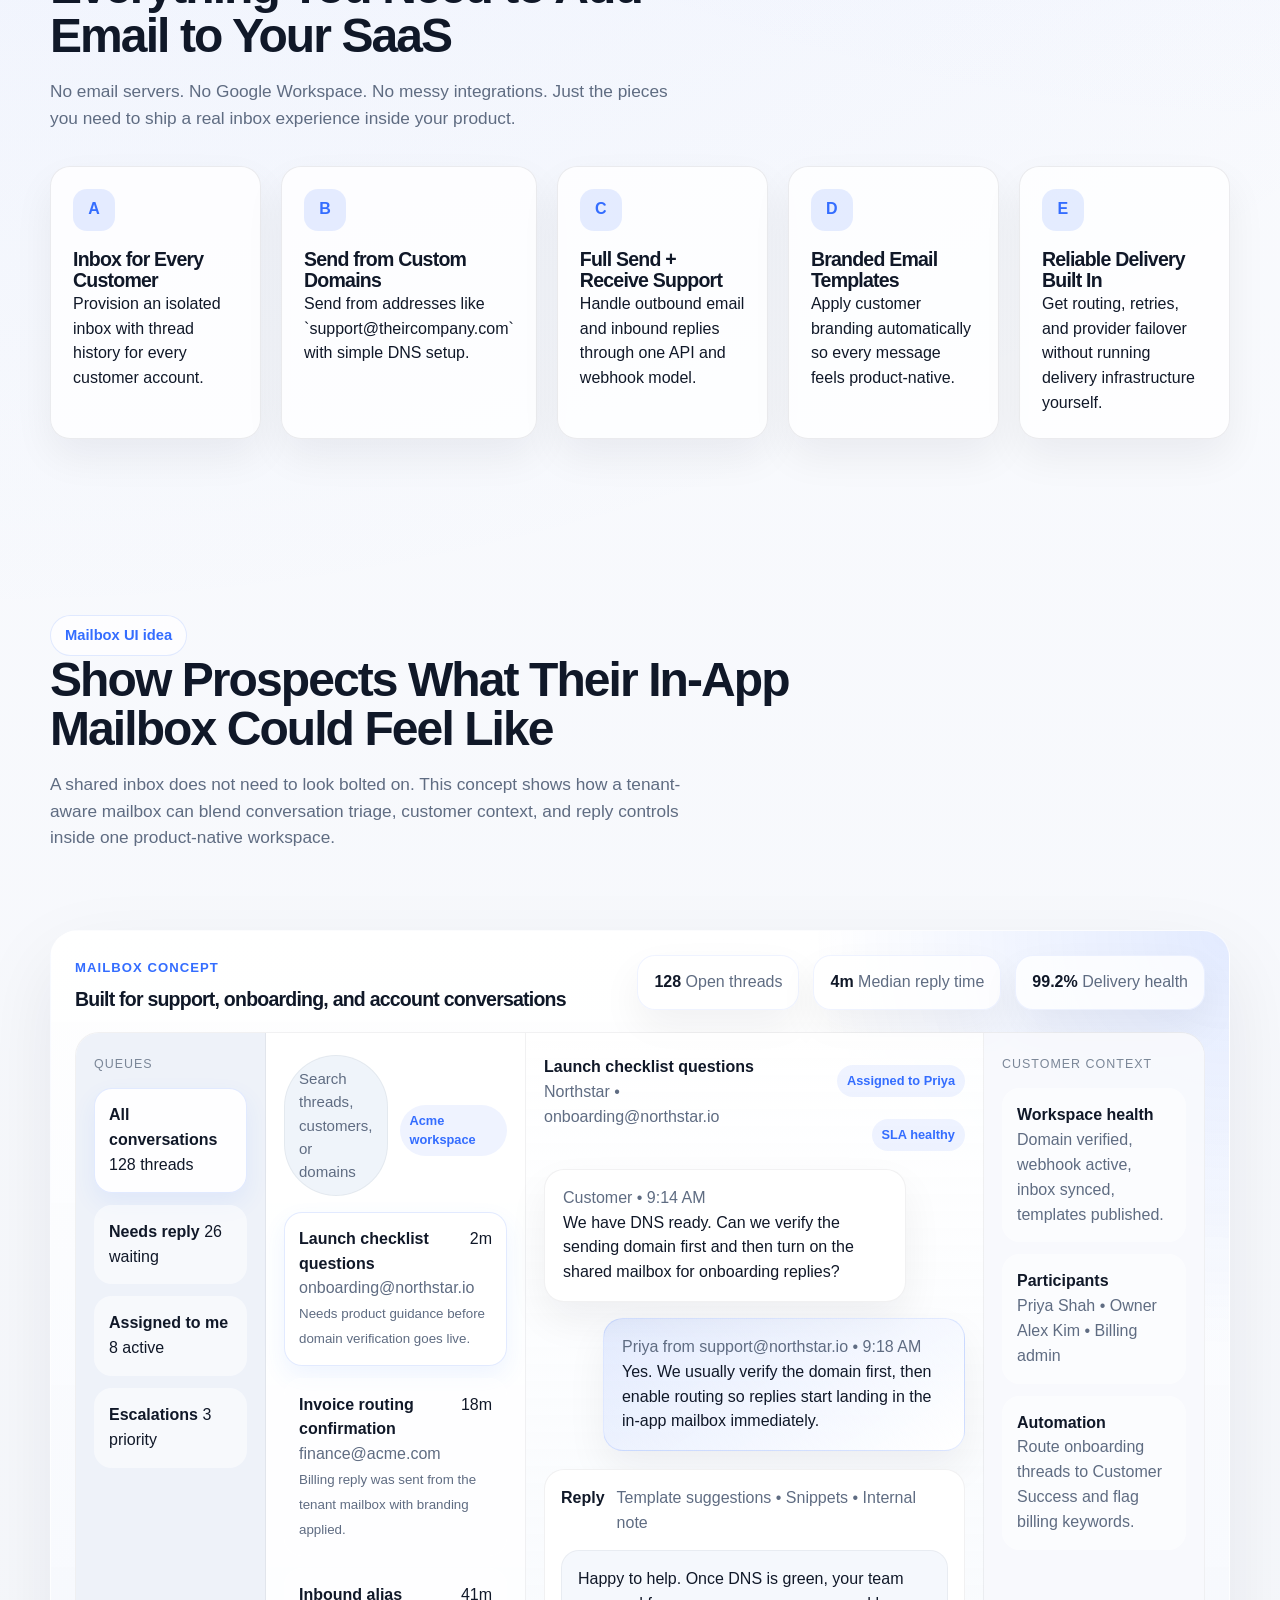
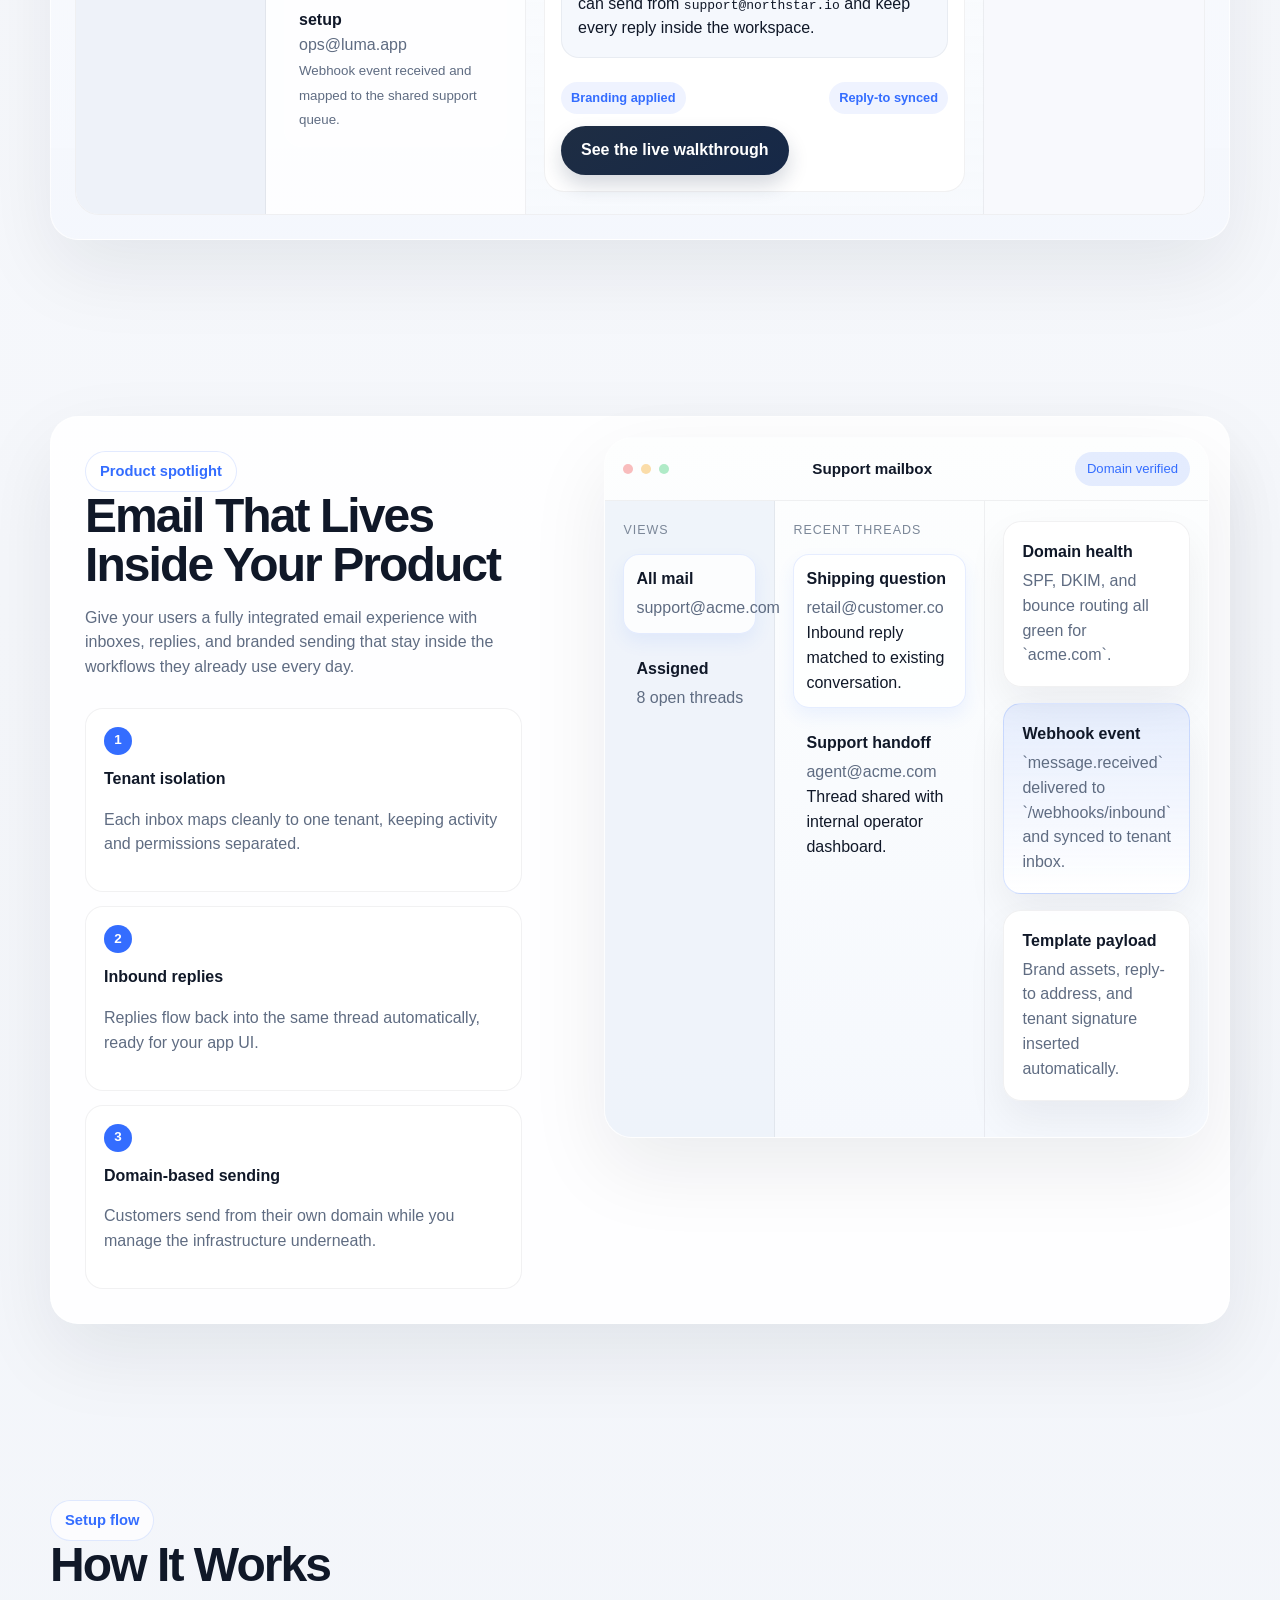
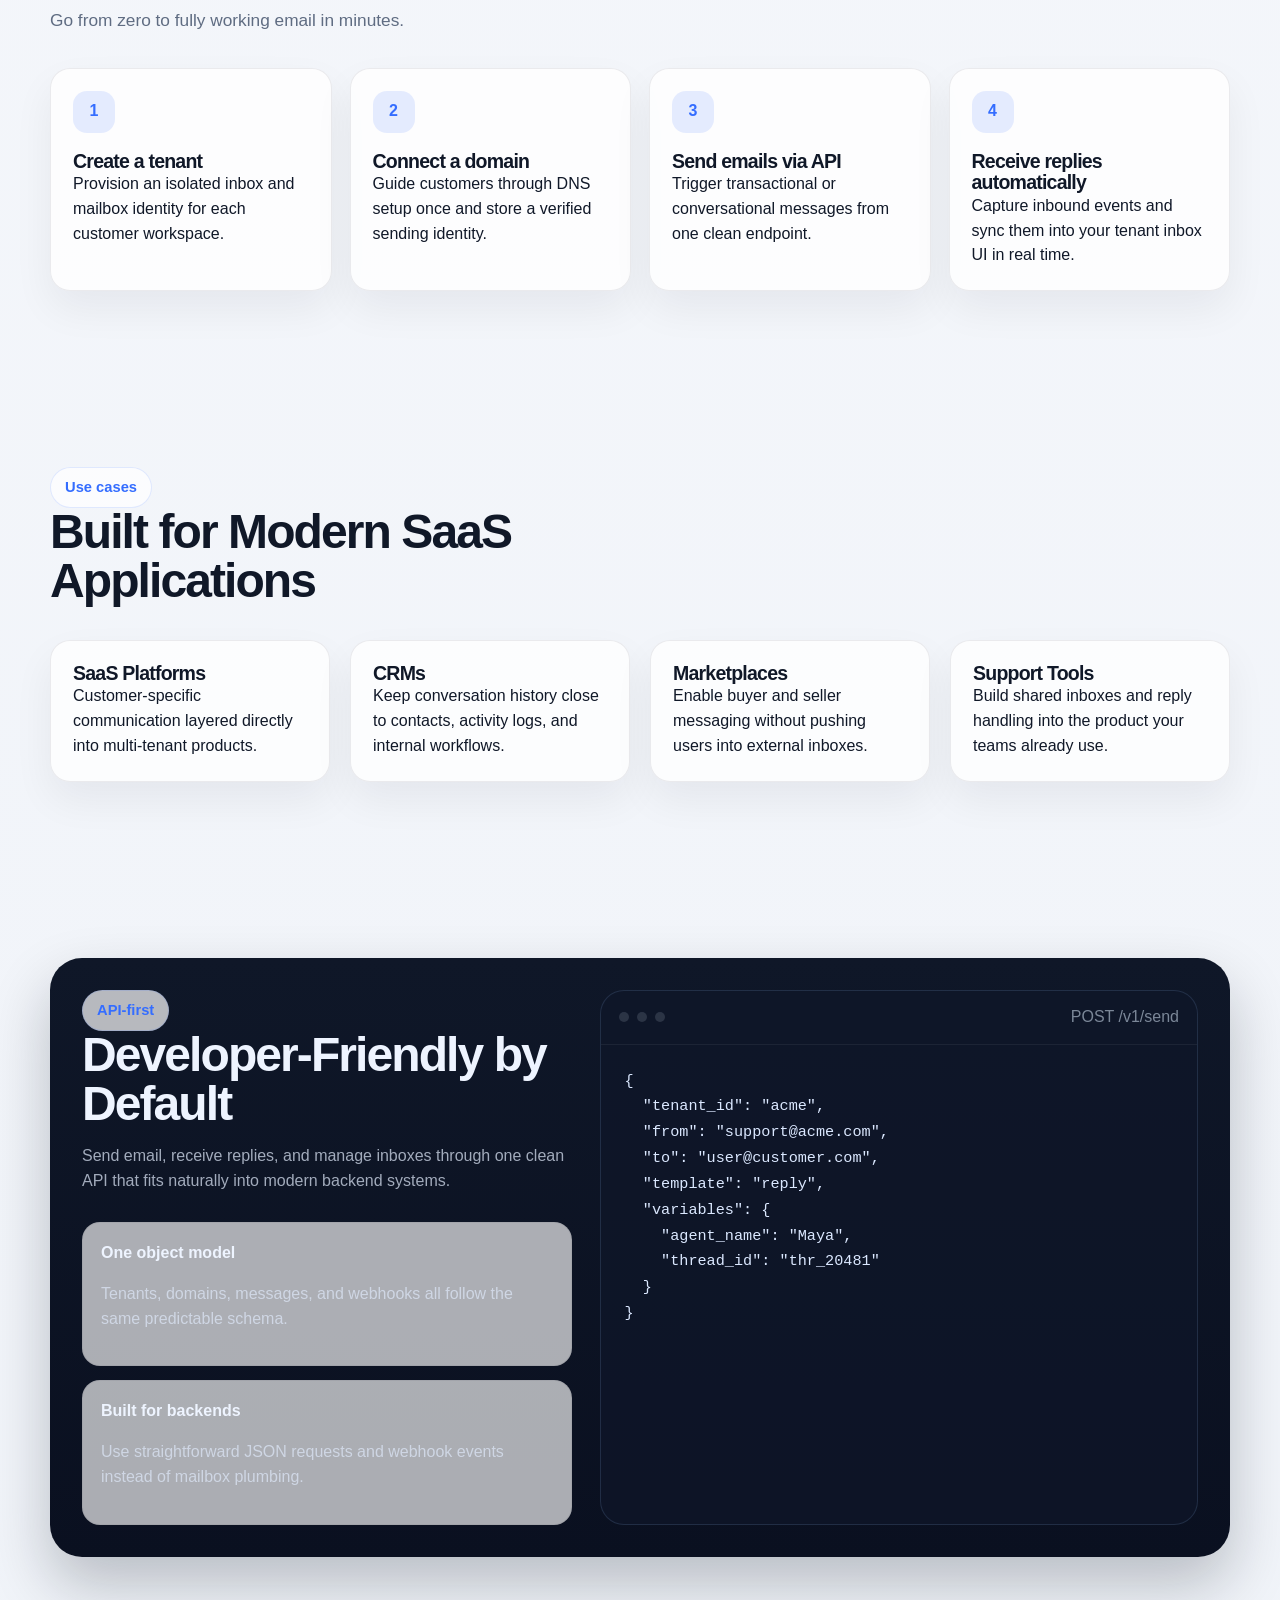
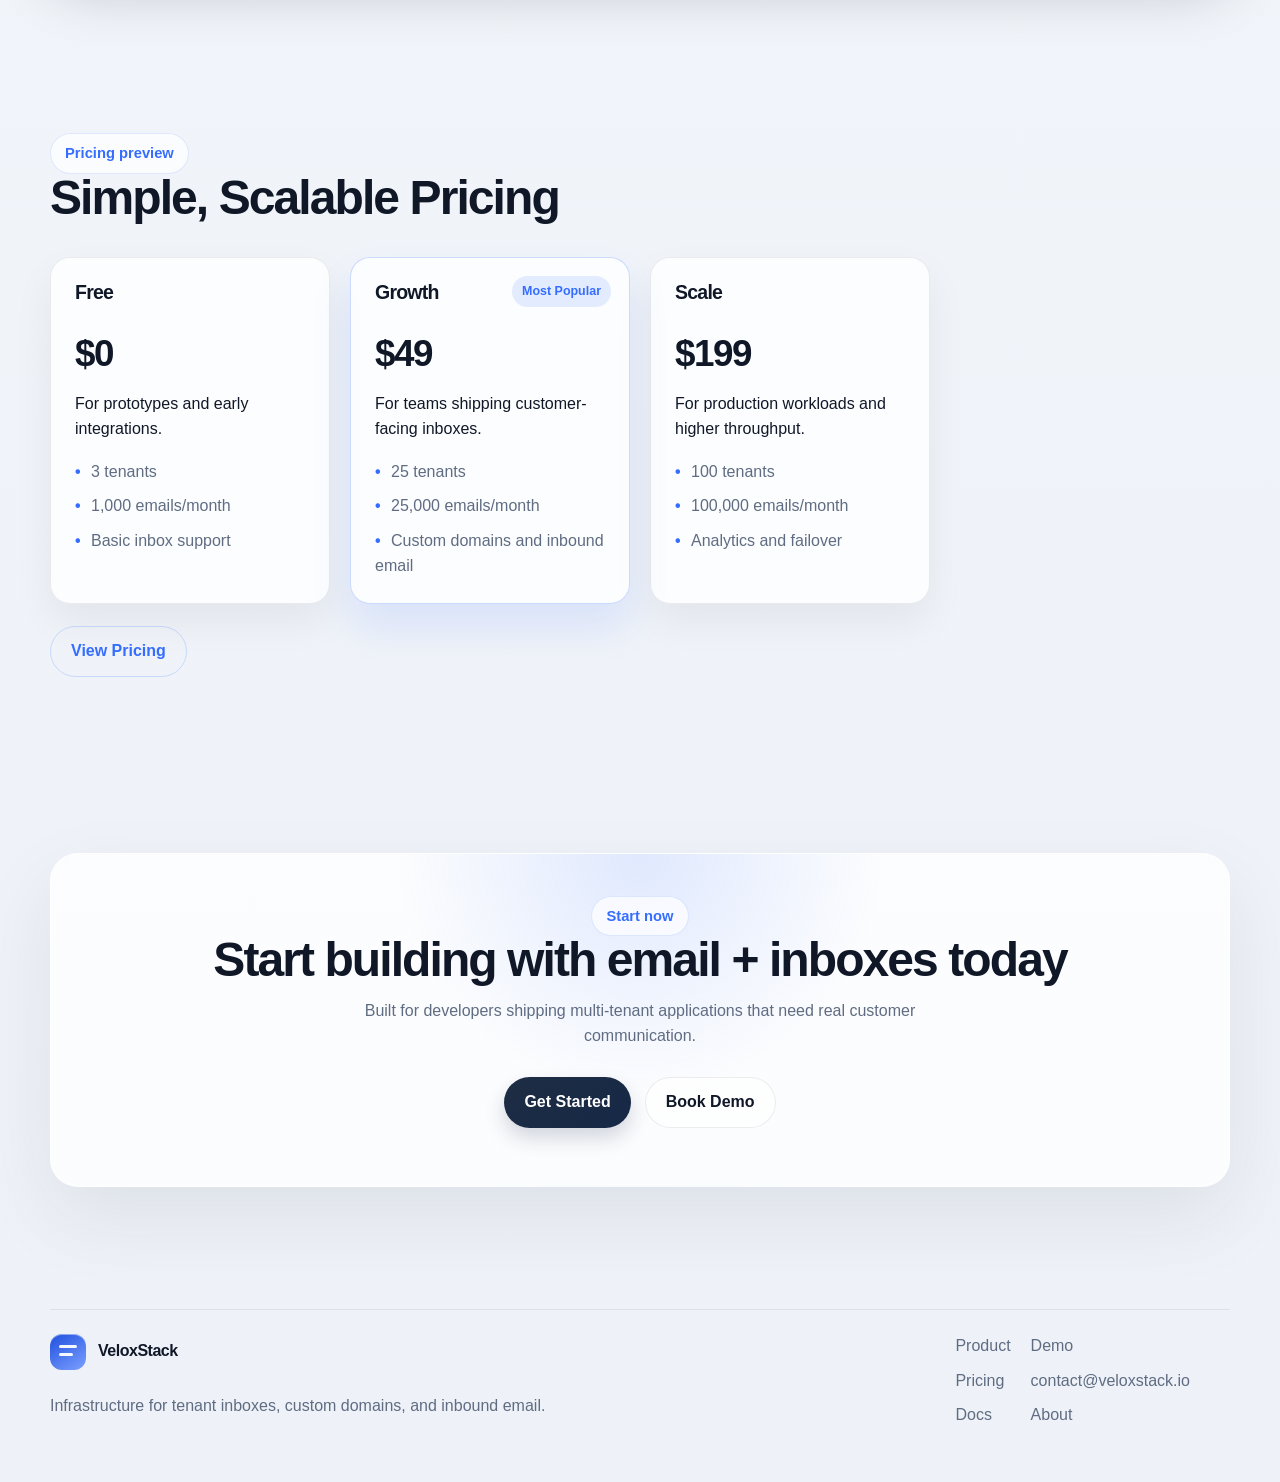
==== commit 5d7c9a1c: "Update VeloxStack branding and contact emails" ====
--- a/index.html
+++ b/index.html
@@ -3,7 +3,7 @@
   <head>
     <meta charset="UTF-8" />
     <meta name="viewport" content="width=device-width, initial-scale=1.0" />
-    <title>MailFlow | Email Inboxes for Multi-Tenant SaaS</title>
+    <title>VeloxStack Mail | Customer Inboxes for Multi-Tenant SaaS</title>
     <meta
       name="description"
       content="Add branded customer inboxes, custom-domain sending, and inbound replies to your SaaS with one developer-friendly API."
@@ -16,7 +16,7 @@
         <div class="container nav">
           <a class="brand" href="index.html">
             <span class="brand-mark" aria-hidden="true"></span>
-            <span>MailFlow</span>
+            <span>VeloxStack</span>
           </a>
           <nav class="nav-links" aria-label="Primary">
             <a href="#product">Product</a>
@@ -593,7 +593,7 @@
           <div>
             <a class="brand" href="index.html">
               <span class="brand-mark" aria-hidden="true"></span>
-              <span>MailFlow</span>
+              <span>VeloxStack</span>
             </a>
             <p class="footer-note">Infrastructure for tenant inboxes, custom domains, and inbound email.</p>
           </div>
@@ -605,7 +605,7 @@
             </div>
             <div class="footer-links">
               <a href="demo.html">Demo</a>
-              <a href="mailto:contact@exente-tech.com">contact@exente-tech.com</a>
+              <a href="mailto:contact@veloxstack.io">contact@veloxstack.io</a>
               <a href="index.html">About</a>
             </div>
           </div>
